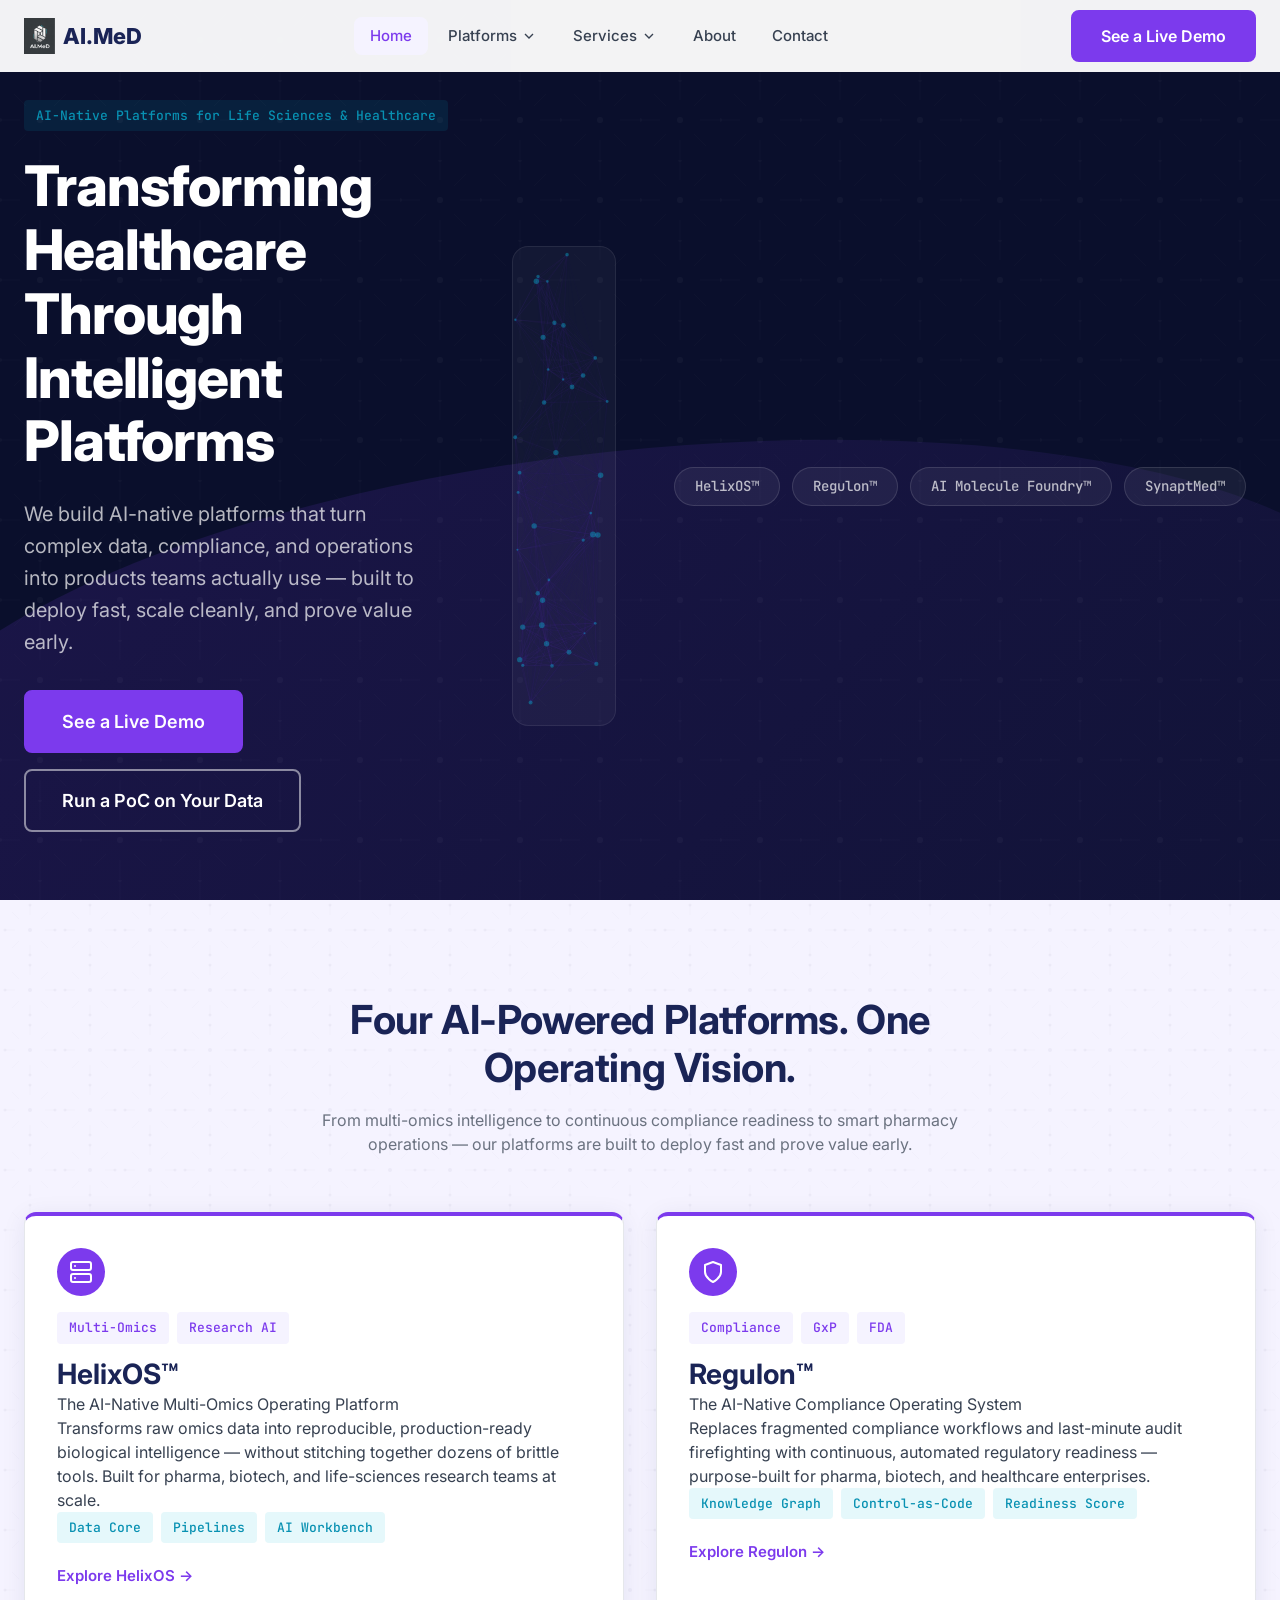
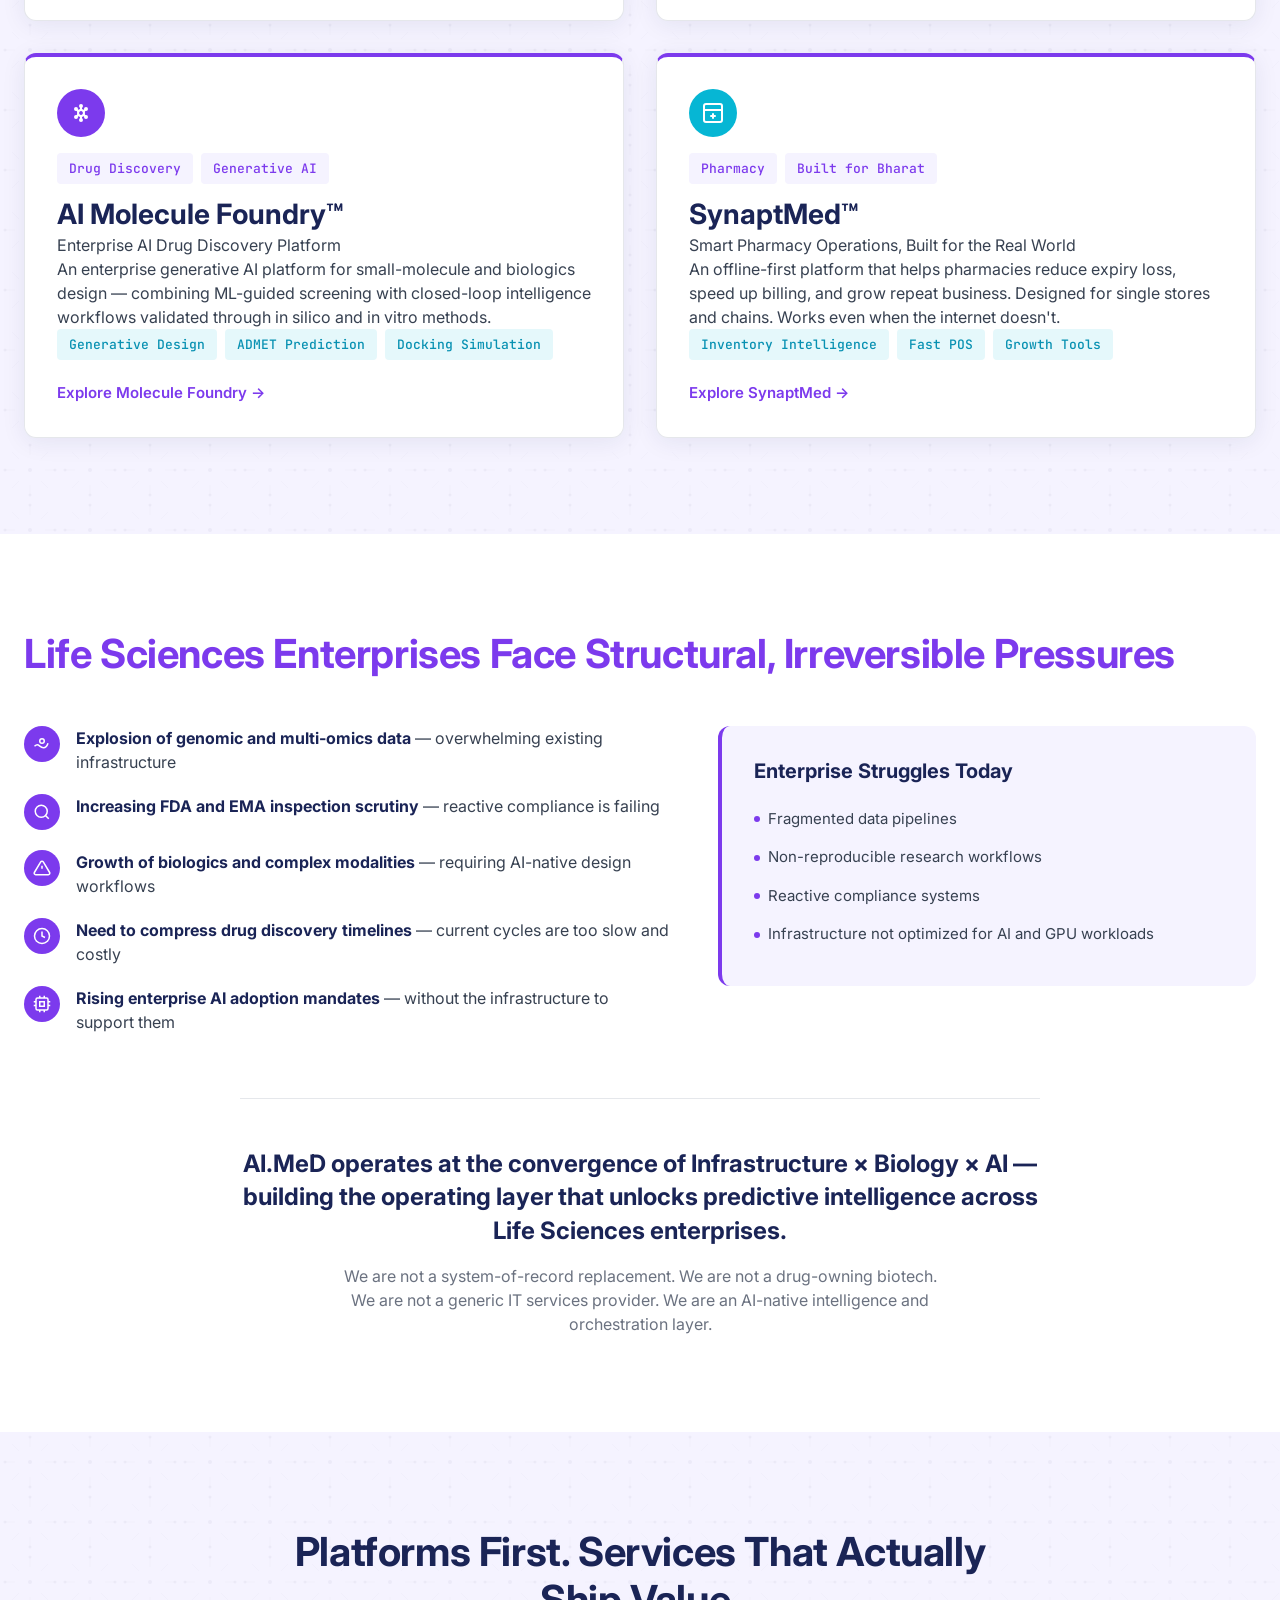
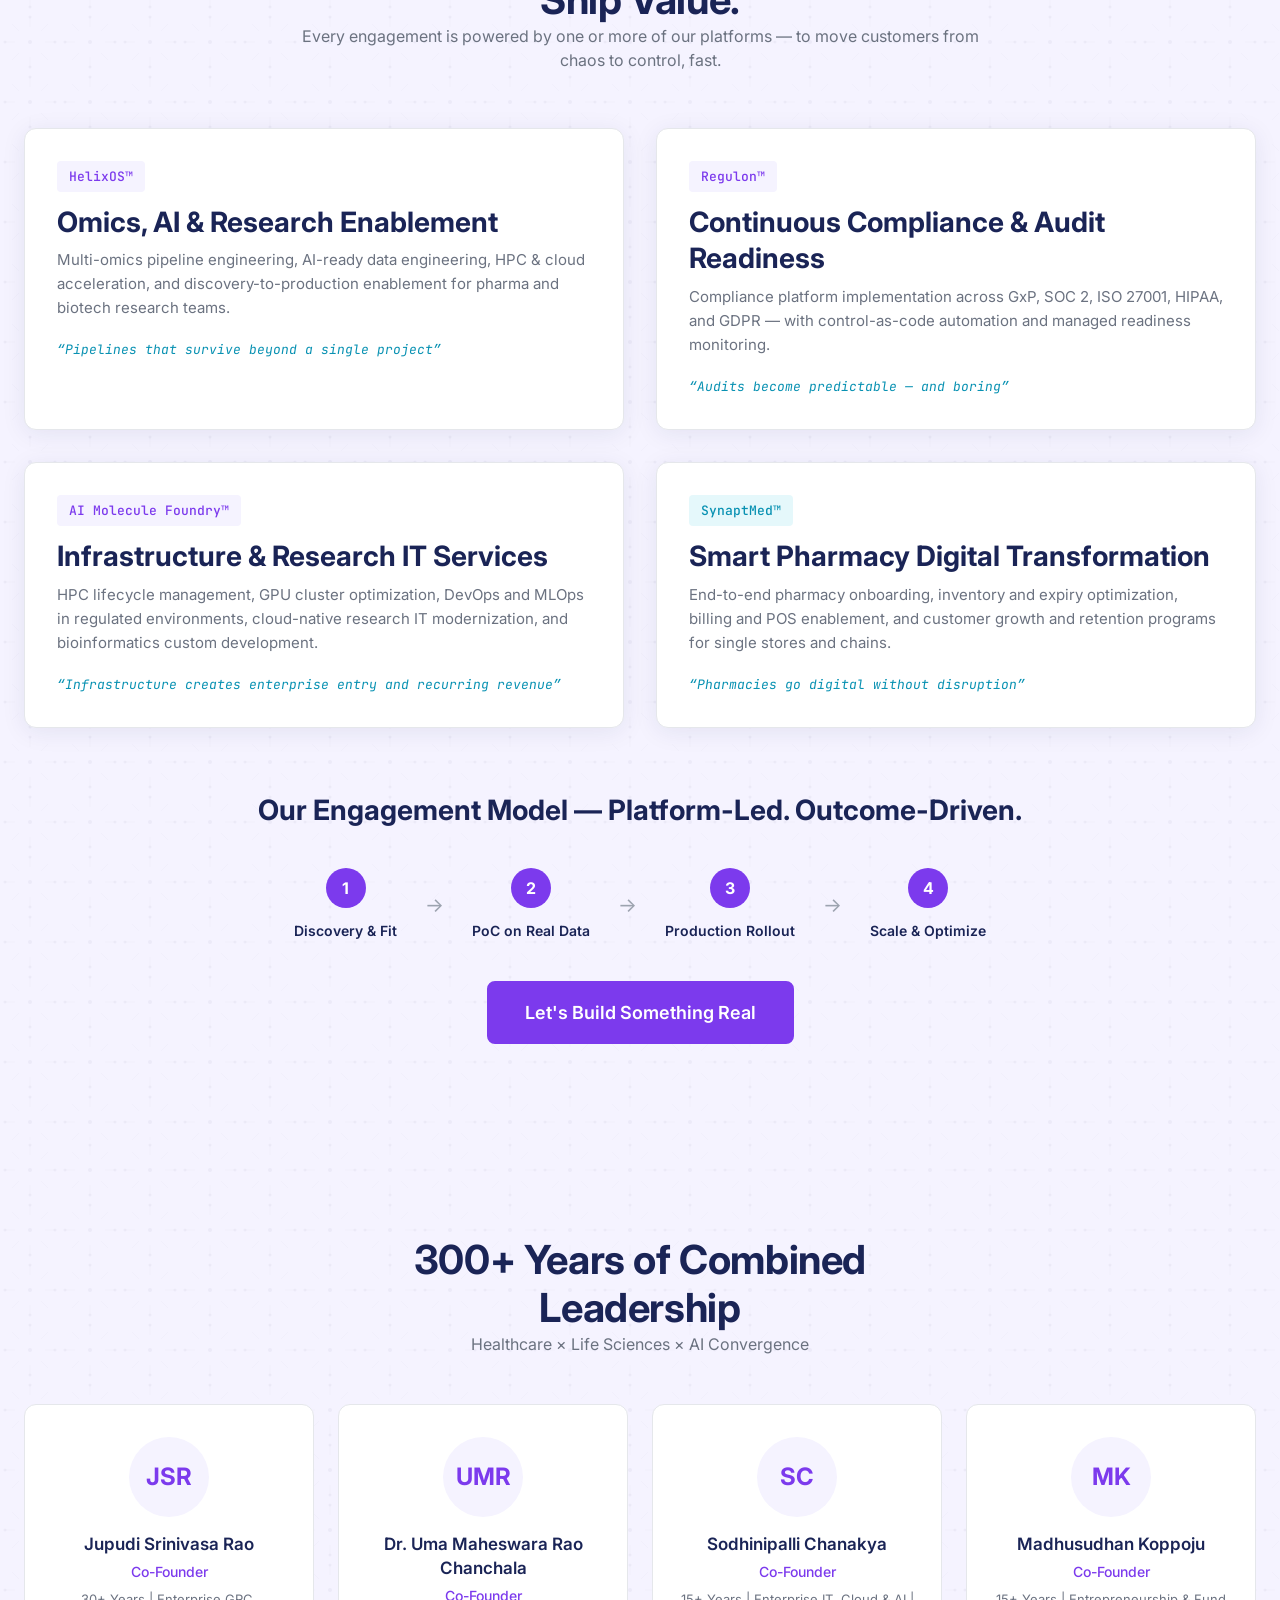
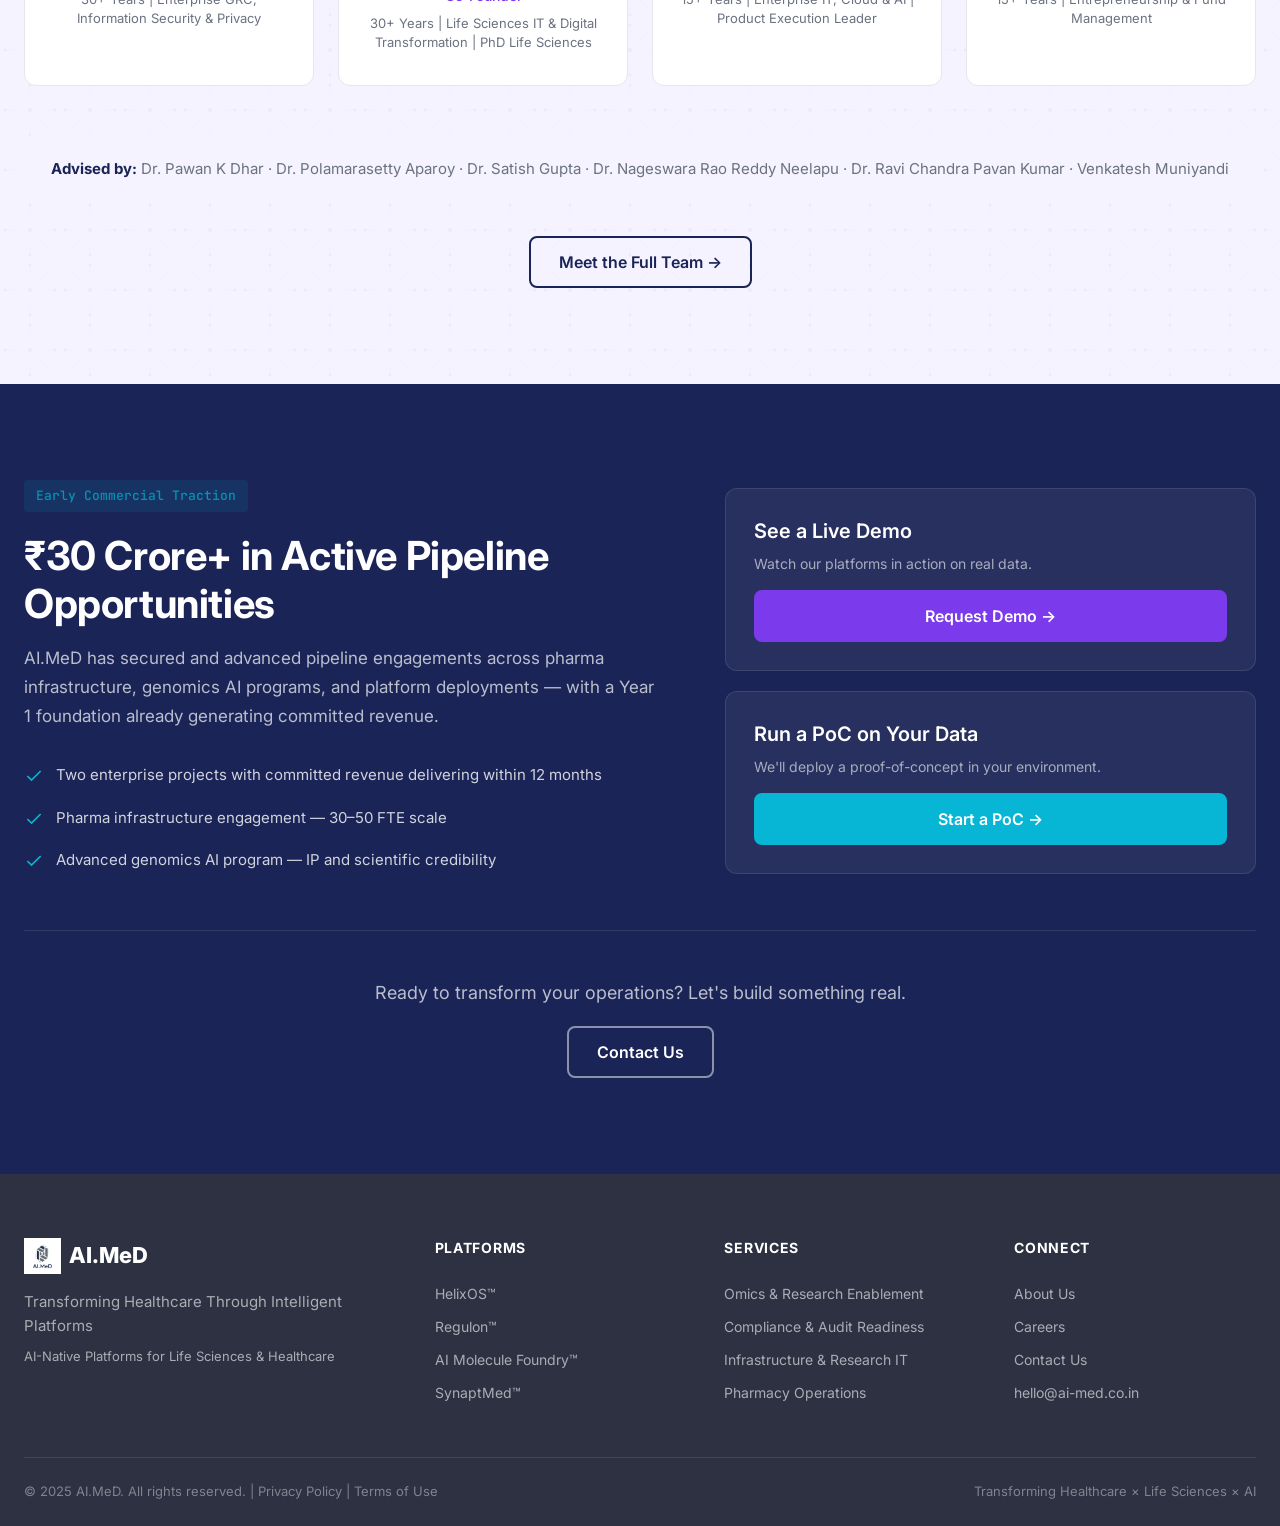
==== index.html @ bd9f45b2 "Initial commit" ====
<!DOCTYPE html>
<html lang="en">
<head>
  <meta charset="UTF-8">
  <meta name="viewport" content="width=device-width, initial-scale=1.0">
  <title>AI.MeD — AI-Native Platforms for Life Sciences & Healthcare | HelixOS™ | Regulon™</title>
  <meta name="description" content="AI.MeD builds AI-native platforms for life sciences and healthcare enterprises. HelixOS™ for multi-omics, Regulon™ for compliance, AI Molecule Foundry™ for drug discovery, SynaptMed™ for pharmacy operations.">
  <meta name="keywords" content="AI healthcare, life sciences platforms, multi-omics, drug discovery AI, compliance automation, pharmacy operations">
  <meta name="author" content="AI.MeD">

  <!-- Open Graph -->
  <meta property="og:title" content="AI.MeD — AI-Native Platforms for Life Sciences & Healthcare">
  <meta property="og:description" content="We build AI-native platforms that turn complex data, compliance, and operations into products teams actually use.">
  <meta property="og:type" content="website">
  <meta property="og:image" content="assets/logo/Ai.MeD_2.png">

  <!-- Favicon -->
  <link rel="icon" type="image/x-icon" href="assets/logo/Ai.MeD_2.png">

  <!-- Preload fonts -->
  <link rel="preconnect" href="https://fonts.googleapis.com">
  <link rel="preconnect" href="https://fonts.gstatic.com" crossorigin>
  <link rel="preload" as="style" href="https://fonts.googleapis.com/css2?family=Inter:wght@400;500;600;700;800&family=JetBrains+Mono:wght@400;500&display=swap">
  <link href="https://fonts.googleapis.com/css2?family=Inter:wght@400;500;600;700;800&family=JetBrains+Mono:wght@400;500&display=swap" rel="stylesheet">

  <!-- Styles -->
  <link rel="stylesheet" href="css/styles.css">

  <!-- Schema.org JSON-LD -->
  <script type="application/ld+json">
  {
    "@context": "https://schema.org",
    "@type": "Organization",
    "name": "AI.MeD",
    "description": "AI-native platforms for Life Sciences, Drug Discovery & Regulated Healthcare",
    "url": "https://ai-med.co.in",
    "foundingLocation": "Hyderabad, Telangana, India",
    "knowsAbout": ["Multi-omics", "Regulatory Compliance", "Drug Discovery AI", "Pharmacy Operations"],
    "sameAs": []
  }
  </script>

  <!-- Google Analytics 4 -->
  <!-- Replace G-XXXXXXXXXX with your GA4 Measurement ID from analytics.google.com -->
  <script async src="https://www.googletagmanager.com/gtag/js?id=G-XXXXXXXXXX"></script>
  <script>
    window.dataLayer = window.dataLayer || [];
    function gtag(){dataLayer.push(arguments);}
    gtag('js', new Date());
    gtag('config', 'G-XXXXXXXXXX');
  </script>

  <!--
    GODADDY DEPLOYMENT STEPS (ai-med.co.in):
    1. Log in to GoDaddy → My Products → Websites + Hosting → Manage
    2. Go to cPanel → File Manager → public_html
    3. Upload ALL files preserving folder structure
    4. index.html must be in root of public_html
    5. SSL: cPanel → SSL/TLS Status → Run AutoSSL (covers ai-med.co.in + www.ai-med.co.in)
    6. Domain DNS: A Record for ai-med.co.in pointing to your GoDaddy hosting IP
       CNAME Record for www.ai-med.co.in → ai-med.co.in
    7. Email setup: GoDaddy Email & Office → create hello@ai-med.co.in
    8. .htaccess handles: AutoSSL ACME challenge, HTTPS redirect, www→non-www, clean URLs
    9. Formspree: Test by submitting the contact form and verifying email arrives
    10. Analytics: Add your Google Analytics 4 ID in the gtag() snippet
  -->
</head>
<body>

<!-- Skip to main content -->
<a href="#main" class="skip-link">Skip to main content</a>

<!-- ============================================================
     NAVIGATION (Prompt 2)
     ============================================================ -->
<nav class="nav" role="navigation" aria-label="Main navigation">
  <div class="nav-inner">
    <!-- Logo -->
    <a href="index.html" class="nav-logo" aria-label="AI.MeD Home">
      <img src="assets/logo/Ai.MeD_2.png" alt="AI.MeD Logo" width="36" height="36">
      <span class="nav-logo-text">AI.MeD</span>
    </a>

    <!-- Desktop links -->
    <div class="nav-links">
      <a href="index.html" class="nav-link">Home</a>

      <!-- Platforms dropdown -->
      <div class="nav-dropdown">
        <a href="platforms.html" class="nav-link nav-dropdown-toggle">
          Platforms
          <svg viewBox="0 0 24 24" fill="none" stroke="currentColor" stroke-width="2"><polyline points="6 9 12 15 18 9"></polyline></svg>
        </a>
        <div class="nav-dropdown-menu" role="menu">
          <a href="platforms.html#helixos" class="nav-dropdown-item" role="menuitem">
            <strong>HelixOS™</strong>
            <span>AI-Native Multi-Omics Platform</span>
          </a>
          <a href="platforms.html#regulon" class="nav-dropdown-item" role="menuitem">
            <strong>Regulon™</strong>
            <span>AI Compliance Operating System</span>
          </a>
          <a href="platforms.html#molecule-foundry" class="nav-dropdown-item" role="menuitem">
            <strong>AI Molecule Foundry™</strong>
            <span>Drug Discovery Platform</span>
          </a>
          <a href="platforms.html#synaptmed" class="nav-dropdown-item" role="menuitem">
            <strong>SynaptMed™</strong>
            <span>Smart Pharmacy Operations</span>
          </a>
        </div>
      </div>

      <!-- Services dropdown -->
      <div class="nav-dropdown">
        <a href="services.html" class="nav-link nav-dropdown-toggle">
          Services
          <svg viewBox="0 0 24 24" fill="none" stroke="currentColor" stroke-width="2"><polyline points="6 9 12 15 18 9"></polyline></svg>
        </a>
        <div class="nav-dropdown-menu" role="menu">
          <a href="services.html#helixos-services" class="nav-dropdown-item" role="menuitem">
            <strong>Research & Omics Services</strong>
            <span>Multi-omics pipeline engineering & AI enablement</span>
          </a>
          <a href="services.html#regulon-services" class="nav-dropdown-item" role="menuitem">
            <strong>Compliance & Audit Readiness</strong>
            <span>Continuous compliance monitoring & automation</span>
          </a>
          <a href="services.html#infra-services" class="nav-dropdown-item" role="menuitem">
            <strong>Infrastructure & Research IT</strong>
            <span>HPC, GPU optimization & cloud-native IT</span>
          </a>
          <a href="services.html#synaptmed-services" class="nav-dropdown-item" role="menuitem">
            <strong>Pharmacy Digital Transformation</strong>
            <span>End-to-end pharmacy onboarding & operations</span>
          </a>
        </div>
      </div>

      <a href="about.html" class="nav-link">About</a>
      <a href="contact.html" class="nav-link">Contact</a>
    </div>

    <!-- CTA -->
    <a href="contact.html" class="btn btn-primary nav-cta">See a Live Demo</a>

    <!-- Hamburger (mobile) -->
    <button class="nav-hamburger" aria-label="Toggle mobile menu" aria-expanded="false">
      <span></span>
      <span></span>
      <span></span>
    </button>
  </div>
</nav>

<!-- Mobile menu overlay -->
<div class="mobile-menu" role="dialog" aria-label="Mobile navigation">
  <div class="mobile-menu-links">
    <a href="index.html" class="mobile-menu-link">Home</a>

    <button class="mobile-accordion-btn" aria-expanded="false">
      Platforms
      <svg viewBox="0 0 24 24" fill="none" stroke="currentColor" stroke-width="2"><polyline points="6 9 12 15 18 9"></polyline></svg>
    </button>
    <div class="mobile-accordion-panel">
      <a href="platforms.html#helixos">HelixOS™ — AI-Native Multi-Omics Platform</a>
      <a href="platforms.html#regulon">Regulon™ — AI Compliance Operating System</a>
      <a href="platforms.html#molecule-foundry">AI Molecule Foundry™ — Drug Discovery Platform</a>
      <a href="platforms.html#synaptmed">SynaptMed™ — Smart Pharmacy Operations</a>
    </div>

    <button class="mobile-accordion-btn" aria-expanded="false">
      Services
      <svg viewBox="0 0 24 24" fill="none" stroke="currentColor" stroke-width="2"><polyline points="6 9 12 15 18 9"></polyline></svg>
    </button>
    <div class="mobile-accordion-panel">
      <a href="services.html#helixos-services">Research & Omics Services</a>
      <a href="services.html#regulon-services">Compliance & Audit Readiness</a>
      <a href="services.html#infra-services">Infrastructure & Research IT</a>
      <a href="services.html#synaptmed-services">Pharmacy Digital Transformation</a>
    </div>

    <a href="about.html" class="mobile-menu-link">About</a>
    <a href="contact.html" class="mobile-menu-link">Contact</a>
  </div>
  <div class="mobile-menu-cta">
    <a href="contact.html" class="btn btn-primary btn-full btn-lg">See a Live Demo</a>
  </div>
</div>

<!-- ============================================================
     MAIN CONTENT
     ============================================================ -->
<main id="main">

  <!-- ============================================================
       SECTION: HERO (Prompt 3A)
       ============================================================ -->
  <section class="hero" aria-label="Hero">
    <div class="hero-wave"></div>
    <div class="container hero-content">
      <div class="hero-text">
        <div class="hero-animate">
          <span class="badge-teal">AI-Native Platforms for Life Sciences &amp; Healthcare</span>
        </div>
        <h1 class="hero-animate">Transforming Healthcare Through Intelligent Platforms</h1>
        <p class="hero-subheadline hero-animate">We build AI-native platforms that turn complex data, compliance, and operations into products teams actually use — built to deploy fast, scale cleanly, and prove value early.</p>
        <div class="hero-ctas hero-animate">
          <a href="contact.html" class="btn btn-primary btn-lg pulse">See a Live Demo</a>
          <a href="contact.html?type=poc" class="btn btn-outline-white btn-lg">Run a PoC on Your Data</a>
        </div>
        <!-- <div class="trust-strip hero-animate">
          <span class="trust-strip-item">&#x20B9;30 Crore+ Active Pipeline</span>
          <span class="trust-strip-dot"></span>
          <span class="trust-strip-item">Peer-reviewed research in RSC Advances</span>
          <span class="trust-strip-dot"></span>
          <span class="trust-strip-item">300+ Years Combined Leadership</span>
        </div> -->
      </div>
      <div class="hero-visual" aria-hidden="true">
        <!-- Replace with product screenshot or demo video thumbnail -->
        <canvas id="heroCanvas"></canvas>
      </div>
    </div>
    <div class="container">
      <div class="platform-pills">
        <a href="#platforms" class="platform-pill">HelixOS™</a>
        <a href="#platforms" class="platform-pill">Regulon™</a>
        <a href="#platforms" class="platform-pill">AI Molecule Foundry™</a>
        <a href="#platforms" class="platform-pill">SynaptMed™</a>
      </div>
    </div>
  </section>

  <!-- ============================================================
       SECTION: PLATFORM OVERVIEW CARDS (Prompt 3B)
       ============================================================ -->
  <section id="platforms" class="section-light section-padding platform-section" aria-label="Our Platforms">
    <div class="container">
      <div class="section-header animate-on-scroll">
        <h2>Four AI-Powered Platforms. One Operating Vision.</h2>
        <p class="text-muted">From multi-omics intelligence to continuous compliance readiness to smart pharmacy operations — our platforms are built to deploy fast and prove value early.</p>
      </div>

      <div class="platform-grid">
        <!-- Card 1 — HelixOS -->
        <div class="card-platform animate-on-scroll animate-delay-1">
          <div class="icon-circle">
            <svg viewBox="0 0 24 24" fill="none" stroke="currentColor" stroke-width="2" stroke-linecap="round" stroke-linejoin="round"><rect x="2" y="2" width="20" height="8" rx="2" ry="2"></rect><rect x="2" y="14" width="20" height="8" rx="2" ry="2"></rect><line x1="6" y1="6" x2="6.01" y2="6"></line><line x1="6" y1="18" x2="6.01" y2="18"></line></svg>
          </div>
          <div class="platform-card-badges">
            <span class="badge">Multi-Omics</span>
            <span class="badge">Research AI</span>
          </div>
          <h3>HelixOS™</h3>
          <p class="card-sub">The AI-Native Multi-Omics Operating Platform</p>
          <p class="card-body">Transforms raw omics data into reproducible, production-ready biological intelligence — without stitching together dozens of brittle tools. Built for pharma, biotech, and life-sciences research teams at scale.</p>
          <div class="platform-card-modules">
            <span class="badge-teal">Data Core</span>
            <span class="badge-teal">Pipelines</span>
            <span class="badge-teal">AI Workbench</span>
          </div>
          <a href="platforms.html#helixos" class="platform-card-link">Explore HelixOS &rarr;</a>
        </div>

        <!-- Card 2 — Regulon -->
        <div class="card-platform animate-on-scroll animate-delay-2">
          <div class="icon-circle">
            <svg viewBox="0 0 24 24" fill="none" stroke="currentColor" stroke-width="2" stroke-linecap="round" stroke-linejoin="round"><path d="M12 22s8-4 8-10V5l-8-3-8 3v7c0 6 8 10 8 10z"></path></svg>
          </div>
          <div class="platform-card-badges">
            <span class="badge">Compliance</span>
            <span class="badge">GxP</span>
            <span class="badge">FDA</span>
          </div>
          <h3>Regulon™</h3>
          <p class="card-sub">The AI-Native Compliance Operating System</p>
          <p class="card-body">Replaces fragmented compliance workflows and last-minute audit firefighting with continuous, automated regulatory readiness — purpose-built for pharma, biotech, and healthcare enterprises.</p>
          <div class="platform-card-modules">
            <span class="badge-teal">Knowledge Graph</span>
            <span class="badge-teal">Control-as-Code</span>
            <span class="badge-teal">Readiness Score</span>
          </div>
          <a href="platforms.html#regulon" class="platform-card-link">Explore Regulon &rarr;</a>
        </div>

        <!-- Card 3 — AI Molecule Foundry -->
        <div class="card-platform animate-on-scroll animate-delay-3">
          <div class="icon-circle">
            <svg viewBox="0 0 24 24" fill="none" stroke="currentColor" stroke-width="2" stroke-linecap="round" stroke-linejoin="round"><circle cx="12" cy="12" r="3"></circle><circle cx="12" cy="5" r="1"></circle><circle cx="17" cy="8" r="1"></circle><circle cx="17" cy="16" r="1"></circle><circle cx="12" cy="19" r="1"></circle><circle cx="7" cy="16" r="1"></circle><circle cx="7" cy="8" r="1"></circle><line x1="12" y1="9" x2="12" y2="6"></line><line x1="14.5" y1="10.5" x2="16.5" y2="8.5"></line><line x1="14.5" y1="13.5" x2="16.5" y2="15.5"></line><line x1="12" y1="15" x2="12" y2="18"></line><line x1="9.5" y1="13.5" x2="7.5" y2="15.5"></line><line x1="9.5" y1="10.5" x2="7.5" y2="8.5"></line></svg>
          </div>
          <div class="platform-card-badges">
            <span class="badge">Drug Discovery</span>
            <span class="badge">Generative AI</span>
          </div>
          <h3>AI Molecule Foundry™</h3>
          <p class="card-sub">Enterprise AI Drug Discovery Platform</p>
          <p class="card-body">An enterprise generative AI platform for small-molecule and biologics design — combining ML-guided screening with closed-loop intelligence workflows validated through in silico and in vitro methods.</p>
          <div class="platform-card-modules">
            <span class="badge-teal">Generative Design</span>
            <span class="badge-teal">ADMET Prediction</span>
            <span class="badge-teal">Docking Simulation</span>
          </div>
          <a href="platforms.html#molecule-foundry" class="platform-card-link">Explore Molecule Foundry &rarr;</a>
        </div>

        <!-- Card 4 — SynaptMed -->
        <div class="card-platform animate-on-scroll animate-delay-4">
          <div class="icon-circle" style="background: var(--color-teal);">
            <svg viewBox="0 0 24 24" fill="none" stroke="currentColor" stroke-width="2" stroke-linecap="round" stroke-linejoin="round"><path d="M3 9h18v10a2 2 0 0 1-2 2H5a2 2 0 0 1-2-2V9Z"></path><path d="M3 9V5a2 2 0 0 1 2-2h14a2 2 0 0 1 2 2v4"></path><line x1="12" y1="13" x2="12" y2="17"></line><line x1="10" y1="15" x2="14" y2="15"></line></svg>
          </div>
          <div class="platform-card-badges">
            <span class="badge">Pharmacy</span>
            <span class="badge">Built for Bharat</span>
          </div>
          <h3>SynaptMed™</h3>
          <p class="card-sub">Smart Pharmacy Operations, Built for the Real World</p>
          <p class="card-body">An offline-first platform that helps pharmacies reduce expiry loss, speed up billing, and grow repeat business. Designed for single stores and chains. Works even when the internet doesn't.</p>
          <div class="platform-card-modules">
            <span class="badge-teal">Inventory Intelligence</span>
            <span class="badge-teal">Fast POS</span>
            <span class="badge-teal">Growth Tools</span>
          </div>
          <a href="platforms.html#synaptmed" class="platform-card-link">Explore SynaptMed &rarr;</a>
        </div>
      </div>
    </div>
  </section>

  <!-- ============================================================
       SECTION: MARKET PROBLEM & OPPORTUNITY (Prompt 3C)
       ============================================================ -->
  <section class="section-white section-padding market-section" aria-label="Market Opportunity">
    <div class="container">
      <h2 class="text-violet animate-on-scroll" style="margin-bottom: 48px;">Life Sciences Enterprises Face Structural, Irreversible Pressures</h2>

      <div class="two-col">
        <div class="problem-list animate-on-scroll">
          <div class="problem-item">
            <div class="icon-circle icon-circle-sm">
              <svg viewBox="0 0 24 24" fill="none" stroke="currentColor" stroke-width="2"><path d="M2 15s2-2 4-2 4 4 8 4 6-6 6-6"></path><circle cx="12" cy="8" r="3"></circle></svg>
            </div>
            <p><strong>Explosion of genomic and multi-omics data</strong> — overwhelming existing infrastructure</p>
          </div>
          <div class="problem-item">
            <div class="icon-circle icon-circle-sm">
              <svg viewBox="0 0 24 24" fill="none" stroke="currentColor" stroke-width="2"><circle cx="11" cy="11" r="8"></circle><line x1="21" y1="21" x2="16.65" y2="16.65"></line></svg>
            </div>
            <p><strong>Increasing FDA and EMA inspection scrutiny</strong> — reactive compliance is failing</p>
          </div>
          <div class="problem-item">
            <div class="icon-circle icon-circle-sm">
              <svg viewBox="0 0 24 24" fill="none" stroke="currentColor" stroke-width="2"><path d="M10.29 3.86L1.82 18a2 2 0 0 0 1.71 3h16.94a2 2 0 0 0 1.71-3L13.71 3.86a2 2 0 0 0-3.42 0z"></path><line x1="12" y1="9" x2="12" y2="13"></line><line x1="12" y1="17" x2="12.01" y2="17"></line></svg>
            </div>
            <p><strong>Growth of biologics and complex modalities</strong> — requiring AI-native design workflows</p>
          </div>
          <div class="problem-item">
            <div class="icon-circle icon-circle-sm">
              <svg viewBox="0 0 24 24" fill="none" stroke="currentColor" stroke-width="2"><circle cx="12" cy="12" r="10"></circle><polyline points="12 6 12 12 16 14"></polyline></svg>
            </div>
            <p><strong>Need to compress drug discovery timelines</strong> — current cycles are too slow and costly</p>
          </div>
          <div class="problem-item">
            <div class="icon-circle icon-circle-sm">
              <svg viewBox="0 0 24 24" fill="none" stroke="currentColor" stroke-width="2"><rect x="4" y="4" width="16" height="16" rx="2" ry="2"></rect><rect x="9" y="9" width="6" height="6"></rect><line x1="9" y1="1" x2="9" y2="4"></line><line x1="15" y1="1" x2="15" y2="4"></line><line x1="9" y1="20" x2="9" y2="23"></line><line x1="15" y1="20" x2="15" y2="23"></line><line x1="20" y1="9" x2="23" y2="9"></line><line x1="20" y1="14" x2="23" y2="14"></line><line x1="1" y1="9" x2="4" y2="9"></line><line x1="1" y1="14" x2="4" y2="14"></line></svg>
            </div>
            <p><strong>Rising enterprise AI adoption mandates</strong> — without the infrastructure to support them</p>
          </div>
        </div>

        <div class="struggle-box animate-on-scroll">
          <h3>Enterprise Struggles Today</h3>
          <ul>
            <li>Fragmented data pipelines</li>
            <li>Non-reproducible research workflows</li>
            <li>Reactive compliance systems</li>
            <li>Infrastructure not optimized for AI and GPU workloads</li>
          </ul>
        </div>
      </div>

      <div class="convergence-statement animate-on-scroll">
        <h3>AI.MeD operates at the convergence of Infrastructure &times; Biology &times; AI — building the operating layer that unlocks predictive intelligence across Life Sciences enterprises.</h3>
        <p>We are not a system-of-record replacement. We are not a drug-owning biotech. We are not a generic IT services provider. We are an AI-native intelligence and orchestration layer.</p>
      </div>
    </div>
  </section>

  <!-- ============================================================
       SECTION: SERVICES OVERVIEW (Prompt 3D)
       ============================================================ -->
  <section class="section-light section-padding" aria-label="Services">
    <div class="container">
      <div class="section-header text-center animate-on-scroll" style="max-width: 700px; margin: 0 auto 56px;">
        <h2>Platforms First. Services That Actually Ship Value.</h2>
        <p class="text-muted">Every engagement is powered by one or more of our platforms — to move customers from chaos to control, fast.</p>
      </div>

      <div class="services-grid">
        <!-- Track 1 -->
        <div class="service-track animate-on-scroll animate-delay-1">
          <span class="badge">HelixOS™</span>
          <h3>Omics, AI &amp; Research Enablement</h3>
          <p class="track-desc">Multi-omics pipeline engineering, AI-ready data engineering, HPC &amp; cloud acceleration, and discovery-to-production enablement for pharma and biotech research teams.</p>
          <span class="outcome-tag">&ldquo;Pipelines that survive beyond a single project&rdquo;</span>
        </div>

        <!-- Track 2 -->
        <div class="service-track animate-on-scroll animate-delay-2">
          <span class="badge">Regulon™</span>
          <h3>Continuous Compliance &amp; Audit Readiness</h3>
          <p class="track-desc">Compliance platform implementation across GxP, SOC 2, ISO 27001, HIPAA, and GDPR — with control-as-code automation and managed readiness monitoring.</p>
          <span class="outcome-tag">&ldquo;Audits become predictable — and boring&rdquo;</span>
        </div>

        <!-- Track 3 -->
        <div class="service-track animate-on-scroll animate-delay-3">
          <span class="badge">AI Molecule Foundry™</span>
          <h3>Infrastructure &amp; Research IT Services</h3>
          <p class="track-desc">HPC lifecycle management, GPU cluster optimization, DevOps and MLOps in regulated environments, cloud-native research IT modernization, and bioinformatics custom development.</p>
          <span class="outcome-tag">&ldquo;Infrastructure creates enterprise entry and recurring revenue&rdquo;</span>
        </div>

        <!-- Track 4 -->
        <div class="service-track animate-on-scroll animate-delay-4">
          <span class="badge" style="background: rgba(6,182,212,0.1); color: var(--color-teal-dark);">SynaptMed™</span>
          <h3>Smart Pharmacy Digital Transformation</h3>
          <p class="track-desc">End-to-end pharmacy onboarding, inventory and expiry optimization, billing and POS enablement, and customer growth and retention programs for single stores and chains.</p>
          <span class="outcome-tag">&ldquo;Pharmacies go digital without disruption&rdquo;</span>
        </div>
      </div>

      <!-- Engagement model -->
      <div class="engagement-model animate-on-scroll">
        <h3>Our Engagement Model — Platform-Led. Outcome-Driven.</h3>
        <div class="engagement-steps">
          <div class="engagement-step">
            <span class="engagement-step-number">1</span>
            <span class="engagement-step-label">Discovery &amp; Fit</span>
          </div>
          <span class="engagement-arrow">&rarr;</span>
          <div class="engagement-step">
            <span class="engagement-step-number">2</span>
            <span class="engagement-step-label">PoC on Real Data</span>
          </div>
          <span class="engagement-arrow">&rarr;</span>
          <div class="engagement-step">
            <span class="engagement-step-number">3</span>
            <span class="engagement-step-label">Production Rollout</span>
          </div>
          <span class="engagement-arrow">&rarr;</span>
          <div class="engagement-step">
            <span class="engagement-step-number">4</span>
            <span class="engagement-step-label">Scale &amp; Optimize</span>
          </div>
        </div>
        <div style="margin-top: 40px;">
          <a href="contact.html" class="btn btn-primary btn-lg">Let's Build Something Real</a>
        </div>
      </div>
    </div>
  </section>

  <!-- ============================================================
       SECTION: LEADERSHIP PREVIEW (Prompt 3F)
       ============================================================ -->
  <section class="section-light section-padding" aria-label="Leadership">
    <div class="container">
      <div class="section-header text-center animate-on-scroll" style="max-width: 600px; margin: 0 auto 48px;">
        <h2>300+ Years of Combined Leadership</h2>
        <p class="text-muted">Healthcare &times; Life Sciences &times; AI Convergence</p>
      </div>

      <div class="leadership-grid">
        <div class="leader-card animate-on-scroll animate-delay-1">
          <div class="leader-avatar">JSR</div>
          <h4>Jupudi Srinivasa Rao</h4>
          <p class="leader-title">Co-Founder</p>
          <p class="leader-focus">30+ Years | Enterprise GRC, Information Security &amp; Privacy</p>
        </div>
        <div class="leader-card animate-on-scroll animate-delay-2">
          <div class="leader-avatar">UMR</div>
          <h4>Dr. Uma Maheswara Rao Chanchala</h4>
          <p class="leader-title">Co-Founder</p>
          <p class="leader-focus">30+ Years | Life Sciences IT &amp; Digital Transformation | PhD Life Sciences</p>
        </div>
        <div class="leader-card animate-on-scroll animate-delay-3">
          <div class="leader-avatar">SC</div>
          <h4>Sodhinipalli Chanakya</h4>
          <p class="leader-title">Co-Founder</p>
          <p class="leader-focus">15+ Years | Enterprise IT, Cloud &amp; AI | Product Execution Leader</p>
        </div>
        <div class="leader-card animate-on-scroll animate-delay-4">
          <div class="leader-avatar">MK</div>
          <h4>Madhusudhan Koppoju</h4>
          <p class="leader-title">Co-Founder</p>
          <p class="leader-focus">15+ Years | Entrepreneurship &amp; Fund Management</p>
        </div>
      </div>

      <div class="advisor-strip animate-on-scroll">
        <p><strong>Advised by:</strong> Dr. Pawan K Dhar &middot; Dr. Polamarasetty Aparoy &middot; Dr. Satish Gupta &middot; Dr. Nageswara Rao Reddy Neelapu &middot; Dr. Ravi Chandra Pavan Kumar &middot; Venkatesh Muniyandi</p>
      </div>

      <div class="text-center" style="margin-top: 32px;">
        <a href="about.html" class="btn btn-outline">Meet the Full Team &rarr;</a>
      </div>
    </div>
  </section>

  <!-- ============================================================
       SECTION: BOTTOM CTA / PIPELINE (Prompt 3G)
       ============================================================ -->
  <section class="bottom-cta section-padding" aria-label="Call to Action">
    <div class="container">
      <div class="bottom-cta-grid">
        <div>
          <span class="badge-teal" style="margin-bottom: 20px;">Early Commercial Traction</span>
          <h2 style="color: var(--color-white); margin-bottom: 16px;">&#x20B9;30 Crore+ in Active Pipeline Opportunities</h2>
          <p style="color: rgba(255,255,255,0.7); font-size: 17px; line-height: 1.7; margin-bottom: 24px;">AI.MeD has secured and advanced pipeline engagements across pharma infrastructure, genomics AI programs, and platform deployments — with a Year 1 foundation already generating committed revenue.</p>

          <div class="pipeline-highlights">
            <div class="pipeline-highlight">
              <svg viewBox="0 0 24 24" fill="none" stroke="currentColor" stroke-width="2"><polyline points="20 6 9 17 4 12"></polyline></svg>
              <span>Two enterprise projects with committed revenue delivering within 12 months</span>
            </div>
            <div class="pipeline-highlight">
              <svg viewBox="0 0 24 24" fill="none" stroke="currentColor" stroke-width="2"><polyline points="20 6 9 17 4 12"></polyline></svg>
              <span>Pharma infrastructure engagement — 30–50 FTE scale</span>
            </div>
            <div class="pipeline-highlight">
              <svg viewBox="0 0 24 24" fill="none" stroke="currentColor" stroke-width="2"><polyline points="20 6 9 17 4 12"></polyline></svg>
              <span>Advanced genomics AI program — IP and scientific credibility</span>
            </div>
          </div>
        </div>

        <div class="cta-cards">
          <div class="cta-card">
            <h4>See a Live Demo</h4>
            <p>Watch our platforms in action on real data.</p>
            <a href="contact.html?type=demo" class="btn btn-primary btn-full">Request Demo &rarr;</a>
          </div>
          <div class="cta-card">
            <h4>Run a PoC on Your Data</h4>
            <p>We'll deploy a proof-of-concept in your environment.</p>
            <a href="contact.html?type=poc" class="btn btn-teal btn-full">Start a PoC &rarr;</a>
          </div>
        </div>
      </div>

      <div class="bottom-strip">
        <p>Ready to transform your operations? Let's build something real.</p>
        <a href="contact.html" class="btn btn-outline-white">Contact Us</a>
      </div>
    </div>
  </section>

</main>

<!-- ============================================================
     FOOTER (Prompt 2)
     ============================================================ -->
<footer class="footer" role="contentinfo">
  <div class="container">
    <div class="footer-grid">
      <!-- Column 1 — Company -->
      <div class="footer-brand">
        <a href="index.html" class="nav-logo" style="margin-bottom: 12px;">
          <img src="assets/logo/Ai.MeD_1.png" alt="AI.MeD Logo" width="32" height="32">
          <span class="nav-logo-text" style="color: var(--color-white);">AI.MeD</span>
        </a>
        <p>Transforming Healthcare Through Intelligent Platforms</p>
        <p style="font-size: 13px; margin-top: 8px;">AI-Native Platforms for Life Sciences &amp; Healthcare</p>
      </div>

      <!-- Column 2 — Platforms -->
      <div class="footer-col">
        <h4>Platforms</h4>
        <a href="platforms.html#helixos">HelixOS™</a>
        <a href="platforms.html#regulon">Regulon™</a>
        <a href="platforms.html#molecule-foundry">AI Molecule Foundry™</a>
        <a href="platforms.html#synaptmed">SynaptMed™</a>
      </div>

      <!-- Column 3 — Services -->
      <div class="footer-col">
        <h4>Services</h4>
        <a href="services.html#helixos-services">Omics &amp; Research Enablement</a>
        <a href="services.html#regulon-services">Compliance &amp; Audit Readiness</a>
        <a href="services.html#infra-services">Infrastructure &amp; Research IT</a>
        <a href="services.html#synaptmed-services">Pharmacy Operations</a>
      </div>

      <!-- Column 4 — Connect -->
      <div class="footer-col">
        <h4>Connect</h4>
        <a href="about.html">About Us</a>
        <a href="#">Careers</a>
        <a href="contact.html">Contact Us</a>
        <a href="mailto:hello@ai-med.co.in">hello@ai-med.co.in</a>
      </div>
    </div>

    <div class="footer-bottom">
      <p>&copy; 2025 AI.MeD. All rights reserved. | <a href="privacy.html">Privacy Policy</a> | <a href="terms.html">Terms of Use</a></p>
      <p>Transforming Healthcare &times; Life Sciences &times; AI</p>
    </div>
  </div>
</footer>

<!-- Scripts -->
<script defer src="js/main.js"></script>

</body>
</html>
---- css/styles.css ----
/* ============================================================
   AI.MeD Design System — styles.css
   Enterprise B2B | Life Sciences & Healthcare
   ============================================================ */

/* --- Google Fonts --- */
@import url('https://fonts.googleapis.com/css2?family=Inter:wght@400;500;600;700;800&family=JetBrains+Mono:wght@400;500&display=swap');

/* ============================================================
   1. CSS CUSTOM PROPERTIES (TOKENS)
   ============================================================ */
:root {
  /* Brand Colors */
  --color-navy: #1A2456;
  --color-navy-dark: #0A0F2C;
  --color-violet: #7C3AED;
  --color-violet-light: #8B5CF6;
  --color-violet-pale: #F5F3FF;
  --color-teal: #06B6D4;
  --color-teal-dark: #0891B2;
  --color-silver: #9CA3AF;
  --color-silver-light: #E5E7EB;
  --color-charcoal: #2D3142;
  --color-white: #FFFFFF;
  --color-text-body: #374151;
  --color-text-muted: #6B7280;

  /* Typography */
  --font-heading: 'Inter', sans-serif;
  --font-body: 'Inter', sans-serif;
  --font-mono: 'JetBrains Mono', monospace;

  /* Spacing */
  --space-xs: 4px;
  --space-sm: 8px;
  --space-md: 16px;
  --space-lg: 24px;
  --space-xl: 32px;
  --space-2xl: 48px;
  --space-3xl: 64px;
  --space-4xl: 96px;

  /* Border Radius */
  --radius-sm: 4px;
  --radius-md: 8px;
  --radius-lg: 12px;
  --radius-xl: 16px;
  --radius-full: 9999px;

  /* Shadows */
  --shadow-card: 0 4px 24px rgba(26, 36, 86, 0.08);
  --shadow-card-hover: 0 8px 32px rgba(26, 36, 86, 0.14);
  --shadow-dropdown: 0 12px 40px rgba(26, 36, 86, 0.12);
  --shadow-nav: 0 2px 16px rgba(26, 36, 86, 0.06);

  /* Transitions */
  --transition-fast: 150ms ease;
  --transition-base: 200ms ease;
  --transition-slow: 300ms ease;

  /* Layout */
  --max-width: 1280px;
  --nav-height: 72px;
}

/* ============================================================
   2. RESET & BASE
   ============================================================ */
*,
*::before,
*::after {
  box-sizing: border-box;
  margin: 0;
  padding: 0;
}

html {
  scroll-behavior: smooth;
  -webkit-text-size-adjust: 100%;
}

body {
  font-family: var(--font-body);
  font-size: 16px;
  line-height: 1.5;
  color: var(--color-text-body);
  background-color: var(--color-white);
  -webkit-font-smoothing: antialiased;
  -moz-osx-font-smoothing: grayscale;
}

img {
  max-width: 100%;
  height: auto;
  display: block;
}

a {
  color: var(--color-violet);
  text-decoration: none;
  transition: color var(--transition-fast);
}

a:hover {
  color: var(--color-violet-light);
}

ul, ol {
  list-style: none;
}

/* Skip to main content (accessibility) */
.skip-link {
  position: absolute;
  top: -100%;
  left: 16px;
  z-index: 10000;
  padding: 8px 16px;
  background: var(--color-violet);
  color: var(--color-white);
  border-radius: var(--radius-md);
  font-weight: 600;
  transition: top var(--transition-fast);
}

.skip-link:focus {
  top: 16px;
  color: var(--color-white);
}

/* Focus visible */
:focus-visible {
  outline: 2px solid var(--color-violet);
  outline-offset: 2px;
}

/* ============================================================
   3. TYPOGRAPHY SCALE
   ============================================================ */
h1, h2, h3, h4, h5, h6 {
  font-family: var(--font-heading);
  color: var(--color-navy);
  line-height: 1.2;
  font-weight: 700;
}

h1 {
  font-size: 56px;
  line-height: 1.14;
  font-weight: 800;
  letter-spacing: -0.02em;
}

h2 {
  font-size: 40px;
  line-height: 1.2;
  font-weight: 700;
  letter-spacing: -0.01em;
}

h3 {
  font-size: 28px;
  line-height: 1.3;
  font-weight: 700;
}

h4 {
  font-size: 20px;
  line-height: 1.4;
  font-weight: 600;
}

.text-body {
  font-size: 16px;
  line-height: 1.5;
}

.text-small {
  font-size: 14px;
  line-height: 1.5;
}

.text-muted {
  color: var(--color-text-muted);
}

.text-navy {
  color: var(--color-navy);
}

.text-violet {
  color: var(--color-violet);
}

.text-teal {
  color: var(--color-teal);
}

.text-white {
  color: var(--color-white);
}

.text-center {
  text-align: center;
}

/* ============================================================
   4. LAYOUT UTILITIES
   ============================================================ */
.container {
  width: 100%;
  max-width: var(--max-width);
  margin: 0 auto;
  padding: 0 24px;
}

.section-padding {
  padding: 96px 0;
}

.grid {
  display: grid;
  gap: 24px;
}

.grid-2 {
  grid-template-columns: repeat(2, 1fr);
}

.grid-3 {
  grid-template-columns: repeat(3, 1fr);
}

.grid-4 {
  grid-template-columns: repeat(4, 1fr);
}

.flex {
  display: flex;
}

.flex-center {
  display: flex;
  align-items: center;
  justify-content: center;
}

.flex-between {
  display: flex;
  align-items: center;
  justify-content: space-between;
}

.flex-col {
  flex-direction: column;
}

.gap-sm {
  gap: var(--space-sm);
}

.gap-md {
  gap: var(--space-md);
}

.gap-lg {
  gap: var(--space-lg);
}

.gap-xl {
  gap: var(--space-xl);
}

/* ============================================================
   5. BUTTONS
   ============================================================ */
.btn {
  display: inline-flex;
  align-items: center;
  justify-content: center;
  gap: 8px;
  padding: 12px 28px;
  font-family: var(--font-body);
  font-size: 16px;
  font-weight: 600;
  border-radius: var(--radius-md);
  border: 2px solid transparent;
  cursor: pointer;
  transition: all var(--transition-base);
  text-decoration: none;
  white-space: nowrap;
}

.btn-primary {
  background: var(--color-violet);
  color: var(--color-white);
  border-color: var(--color-violet);
}

.btn-primary:hover {
  background: var(--color-violet-light);
  border-color: var(--color-violet-light);
  color: var(--color-white);
  box-shadow: 0 0 24px rgba(124, 58, 237, 0.3);
}

.btn-outline {
  background: transparent;
  color: var(--color-navy);
  border-color: var(--color-navy);
}

.btn-outline:hover {
  background: var(--color-navy);
  color: var(--color-white);
}

.btn-outline-white {
  background: transparent;
  color: var(--color-white);
  border-color: rgba(255, 255, 255, 0.5);
}

.btn-outline-white:hover {
  background: var(--color-white);
  color: var(--color-navy);
  border-color: var(--color-white);
}

.btn-teal {
  background: var(--color-teal);
  color: var(--color-white);
  border-color: var(--color-teal);
}

.btn-teal:hover {
  background: var(--color-teal-dark);
  border-color: var(--color-teal-dark);
  color: var(--color-white);
}

.btn-lg {
  padding: 16px 36px;
  font-size: 18px;
}

.btn-full {
  width: 100%;
}

/* ============================================================
   6. CARDS
   ============================================================ */
.card {
  background: var(--color-white);
  border: 1px solid var(--color-silver-light);
  border-radius: var(--radius-lg);
  box-shadow: var(--shadow-card);
  padding: 32px;
  transition: all var(--transition-slow);
}

.card:hover {
  box-shadow: var(--shadow-card-hover);
  transform: translateY(-2px);
}

.card-platform {
  background: var(--color-white);
  border: 1px solid var(--color-silver-light);
  border-top: 4px solid var(--color-violet);
  border-radius: var(--radius-lg);
  box-shadow: var(--shadow-card);
  padding: 32px;
  transition: all var(--transition-slow);
}

.card-platform:hover {
  box-shadow: var(--shadow-card-hover);
  transform: translateY(-4px);
}

.card-dark {
  background: rgba(255, 255, 255, 0.06);
  border: 1px solid rgba(255, 255, 255, 0.1);
  border-radius: var(--radius-lg);
  padding: 32px;
}

/* ============================================================
   7. BADGES
   ============================================================ */
.badge {
  display: inline-flex;
  align-items: center;
  padding: 6px 12px;
  font-family: var(--font-mono);
  font-size: 13px;
  font-weight: 500;
  border-radius: var(--radius-sm);
  background: var(--color-violet-pale);
  color: var(--color-violet);
  white-space: nowrap;
}

.badge-teal {
  display: inline-flex;
  align-items: center;
  padding: 6px 12px;
  font-family: var(--font-mono);
  font-size: 13px;
  font-weight: 500;
  border-radius: var(--radius-sm);
  background: rgba(6, 182, 212, 0.1);
  color: var(--color-teal-dark);
  white-space: nowrap;
}

.badge-dark {
  display: inline-flex;
  align-items: center;
  padding: 6px 12px;
  font-family: var(--font-mono);
  font-size: 13px;
  font-weight: 500;
  border-radius: var(--radius-sm);
  background: rgba(255, 255, 255, 0.1);
  color: rgba(255, 255, 255, 0.8);
}

/* ============================================================
   8. ICON CIRCLE
   ============================================================ */
.icon-circle {
  display: inline-flex;
  align-items: center;
  justify-content: center;
  width: 48px;
  height: 48px;
  border-radius: 50%;
  background: var(--color-violet);
  color: var(--color-white);
  flex-shrink: 0;
}

.icon-circle svg {
  width: 24px;
  height: 24px;
}

.icon-circle-sm {
  width: 36px;
  height: 36px;
}

.icon-circle-sm svg {
  width: 18px;
  height: 18px;
}

.icon-circle-lg {
  width: 56px;
  height: 56px;
}

.icon-circle-lg svg {
  width: 28px;
  height: 28px;
}

/* ============================================================
   9. SECTION BACKGROUNDS
   ============================================================ */
.section-light {
  background-color: var(--color-violet-pale);
  background-image: url("data:image/svg+xml,%3Csvg width='60' height='60' xmlns='http://www.w3.org/2000/svg'%3E%3Cpath d='M30 5v10M30 45v10M5 30h10M45 30h10M12 12l7 7M41 41l7 7M12 48l7-7M41 19l7-7' stroke='%231A2456' stroke-width='.5' fill='none' opacity='.04'/%3E%3Ccircle cx='30' cy='30' r='2' fill='%231A2456' opacity='.04'/%3E%3Ccircle cx='30' cy='5' r='1.5' fill='%231A2456' opacity='.04'/%3E%3Ccircle cx='30' cy='55' r='1.5' fill='%231A2456' opacity='.04'/%3E%3Ccircle cx='5' cy='30' r='1.5' fill='%231A2456' opacity='.04'/%3E%3Ccircle cx='55' cy='30' r='1.5' fill='%231A2456' opacity='.04'/%3E%3C/svg%3E");
}

.section-white {
  background-color: var(--color-white);
}

.section-dark {
  background-color: var(--color-charcoal);
  color: var(--color-white);
}

.section-navy {
  background-color: var(--color-navy);
  color: var(--color-white);
}

/* Circuit-node pattern overlay mixin */
.circuit-bg {
  position: relative;
}

.circuit-bg::before {
  content: '';
  position: absolute;
  inset: 0;
  background-image: url("data:image/svg+xml,%3Csvg width='80' height='80' xmlns='http://www.w3.org/2000/svg'%3E%3Cpath d='M40 0v20M40 60v20M0 40h20M60 40h20M14 14l12 12M54 54l12 12M14 66l12-12M54 26l12-12' stroke='%231A2456' stroke-width='.5' fill='none' opacity='.05'/%3E%3Ccircle cx='40' cy='40' r='3' fill='%231A2456' opacity='.05'/%3E%3Ccircle cx='40' cy='0' r='2' fill='%231A2456' opacity='.04'/%3E%3Ccircle cx='40' cy='80' r='2' fill='%231A2456' opacity='.04'/%3E%3Ccircle cx='0' cy='40' r='2' fill='%231A2456' opacity='.04'/%3E%3Ccircle cx='80' cy='40' r='2' fill='%231A2456' opacity='.04'/%3E%3C/svg%3E");
  pointer-events: none;
  z-index: 0;
}

.circuit-bg > * {
  position: relative;
  z-index: 1;
}

/* ============================================================
   10. DIVIDER
   ============================================================ */
.divider {
  border: none;
  height: 1px;
  background: var(--color-silver-light);
  margin: 32px 0;
}

/* ============================================================
   11. NAVIGATION
   ============================================================ */
.nav {
  position: fixed;
  top: 0;
  left: 0;
  right: 0;
  z-index: 1000;
  height: var(--nav-height);
  display: flex;
  align-items: center;
  background: rgba(255, 255, 255, 0.95);
  transition: all var(--transition-base);
}

.nav.scrolled {
  background: rgba(255, 255, 255, 0.9);
  backdrop-filter: blur(12px);
  -webkit-backdrop-filter: blur(12px);
  box-shadow: var(--shadow-nav);
}

.nav-inner {
  width: 100%;
  max-width: var(--max-width);
  margin: 0 auto;
  padding: 0 24px;
  display: flex;
  align-items: center;
  justify-content: space-between;
}

.nav-logo {
  display: flex;
  align-items: center;
  gap: 8px;
  text-decoration: none;
}

.nav-logo img {
  height: 36px;
  width: auto;
}

.nav-logo-text {
  font-family: var(--font-heading);
  font-weight: 800;
  font-size: 22px;
  color: var(--color-navy);
}

.nav-links {
  display: flex;
  align-items: center;
  gap: 4px;
}

.nav-link {
  padding: 8px 16px;
  font-size: 15px;
  font-weight: 500;
  color: var(--color-text-body);
  text-decoration: none;
  border-radius: var(--radius-md);
  transition: all var(--transition-fast);
  position: relative;
}

.nav-link:hover,
.nav-link.active {
  color: var(--color-violet);
  background: var(--color-violet-pale);
}

/* Dropdown */
.nav-dropdown {
  position: relative;
}

.nav-dropdown-toggle {
  display: flex;
  align-items: center;
  gap: 4px;
}

.nav-dropdown-toggle svg {
  width: 16px;
  height: 16px;
  transition: transform var(--transition-fast);
}

.nav-dropdown:hover .nav-dropdown-toggle svg {
  transform: rotate(180deg);
}

.nav-dropdown-menu {
  position: absolute;
  top: 100%;
  left: 0;
  min-width: 320px;
  padding: 8px;
  background: var(--color-white);
  border-radius: var(--radius-lg);
  box-shadow: var(--shadow-dropdown);
  opacity: 0;
  visibility: hidden;
  transform: translateY(8px);
  transition: all var(--transition-base);
  z-index: 100;
}

.nav-dropdown:hover .nav-dropdown-menu {
  opacity: 1;
  visibility: visible;
  transform: translateY(0);
}

.nav-dropdown-item {
  display: block;
  padding: 12px 16px;
  border-left: 4px solid transparent;
  border-radius: var(--radius-md);
  transition: all var(--transition-fast);
  text-decoration: none;
}

.nav-dropdown-item:hover {
  background: var(--color-violet-pale);
  border-left-color: var(--color-violet);
}

.nav-dropdown-item strong {
  display: block;
  font-size: 15px;
  font-weight: 600;
  color: var(--color-navy);
}

.nav-dropdown-item span {
  display: block;
  font-size: 13px;
  color: var(--color-text-muted);
  margin-top: 2px;
}

.nav-cta {
  margin-left: 16px;
}

/* Mobile hamburger */
.nav-hamburger {
  display: none;
  flex-direction: column;
  gap: 5px;
  padding: 8px;
  background: none;
  border: none;
  cursor: pointer;
  z-index: 1001;
}

.nav-hamburger span {
  display: block;
  width: 24px;
  height: 2px;
  background: var(--color-navy);
  border-radius: 2px;
  transition: all var(--transition-base);
}

.nav-hamburger.active span:nth-child(1) {
  transform: rotate(45deg) translate(5px, 5px);
}

.nav-hamburger.active span:nth-child(2) {
  opacity: 0;
}

.nav-hamburger.active span:nth-child(3) {
  transform: rotate(-45deg) translate(5px, -5px);
}

/* Mobile menu overlay */
.mobile-menu {
  display: none;
  position: fixed;
  inset: 0;
  z-index: 999;
  background: var(--color-navy-dark);
  padding: 96px 24px 32px;
  overflow-y: auto;
  opacity: 0;
  transition: opacity var(--transition-slow);
}

.mobile-menu.active {
  display: block;
  opacity: 1;
}

.mobile-menu-links {
  display: flex;
  flex-direction: column;
  gap: 4px;
}

.mobile-menu-link {
  display: block;
  padding: 14px 16px;
  font-size: 18px;
  font-weight: 600;
  color: var(--color-white);
  text-decoration: none;
  border-radius: var(--radius-md);
  transition: background var(--transition-fast);
}

.mobile-menu-link:hover {
  background: rgba(255, 255, 255, 0.08);
  color: var(--color-white);
}

.mobile-accordion-btn {
  display: flex;
  align-items: center;
  justify-content: space-between;
  width: 100%;
  padding: 14px 16px;
  font-size: 18px;
  font-weight: 600;
  color: var(--color-white);
  background: none;
  border: none;
  border-radius: var(--radius-md);
  cursor: pointer;
  transition: background var(--transition-fast);
}

.mobile-accordion-btn:hover {
  background: rgba(255, 255, 255, 0.08);
}

.mobile-accordion-btn svg {
  width: 20px;
  height: 20px;
  transition: transform var(--transition-base);
  color: var(--color-silver);
}

.mobile-accordion-btn.active svg {
  transform: rotate(180deg);
}

.mobile-accordion-panel {
  display: none;
  padding: 0 16px 8px;
}

.mobile-accordion-panel.active {
  display: block;
}

.mobile-accordion-panel a {
  display: block;
  padding: 10px 16px;
  font-size: 15px;
  color: rgba(255, 255, 255, 0.7);
  text-decoration: none;
  border-left: 3px solid var(--color-violet);
  margin-bottom: 4px;
}

.mobile-accordion-panel a:hover {
  color: var(--color-white);
}

.mobile-menu-cta {
  margin-top: 32px;
}

/* ============================================================
   12. FOOTER
   ============================================================ */
.footer {
  background: var(--color-charcoal);
  color: rgba(255, 255, 255, 0.8);
  padding-top: 64px;
}

.footer-grid {
  display: grid;
  grid-template-columns: 1.5fr 1fr 1fr 1fr;
  gap: 48px;
  padding-bottom: 48px;
}

.footer-brand p {
  margin-top: 16px;
  font-size: 15px;
  line-height: 1.6;
  color: rgba(255, 255, 255, 0.6);
}

.footer-col h4 {
  font-size: 14px;
  font-weight: 700;
  text-transform: uppercase;
  letter-spacing: 0.05em;
  color: var(--color-white);
  margin-bottom: 20px;
}

.footer-col a {
  display: block;
  font-size: 14px;
  color: rgba(255, 255, 255, 0.6);
  text-decoration: none;
  padding: 6px 0;
  transition: color var(--transition-fast);
}

.footer-col a:hover {
  color: var(--color-teal);
}

.footer-bottom {
  border-top: 1px solid rgba(255, 255, 255, 0.1);
  padding: 24px 0;
  display: flex;
  align-items: center;
  justify-content: space-between;
  flex-wrap: wrap;
  gap: 16px;
}

.footer-bottom p {
  font-size: 13px;
  color: rgba(255, 255, 255, 0.4);
}

.footer-bottom a {
  color: rgba(255, 255, 255, 0.4);
  text-decoration: none;
  transition: color var(--transition-fast);
}

.footer-bottom a:hover {
  color: var(--color-teal);
}

/* ============================================================
   13. HERO SECTION
   ============================================================ */
.hero {
  position: relative;
  min-height: 100vh;
  display: flex;
  align-items: center;
  background: var(--color-navy-dark);
  overflow: hidden;
  padding-top: var(--nav-height);
}

.hero::before {
  content: '';
  position: absolute;
  inset: 0;
  background-image: url("data:image/svg+xml,%3Csvg width='80' height='80' xmlns='http://www.w3.org/2000/svg'%3E%3Cpath d='M40 0v20M40 60v20M0 40h20M60 40h20M14 14l12 12M54 54l12 12M14 66l12-12M54 26l12-12' stroke='%23ffffff' stroke-width='.5' fill='none' opacity='.03'/%3E%3Ccircle cx='40' cy='40' r='3' fill='%23ffffff' opacity='.03'/%3E%3Ccircle cx='40' cy='0' r='2' fill='%23ffffff' opacity='.02'/%3E%3Ccircle cx='0' cy='40' r='2' fill='%23ffffff' opacity='.02'/%3E%3C/svg%3E");
  pointer-events: none;
  z-index: 0;
}

/* Purple diagonal wave */
.hero-wave {
  position: absolute;
  bottom: -10%;
  left: -10%;
  width: 120%;
  height: 60%;
  background: linear-gradient(135deg, rgba(124, 58, 237, 0.15) 0%, rgba(139, 92, 246, 0.05) 100%);
  transform: rotate(-6deg);
  border-radius: 50% 50% 0 0;
  z-index: 0;
  pointer-events: none;
}

.hero-content {
  position: relative;
  z-index: 1;
  display: grid;
  grid-template-columns: 1fr 1fr;
  gap: 64px;
  align-items: center;
}

.hero-text {
  max-width: 680px;
}

.hero-text .badge-teal {
  margin-bottom: 24px;
}

.hero-text h1 {
  color: var(--color-white);
  font-size: 56px;
  margin-bottom: 24px;
}

.hero-subheadline {
  font-size: 20px;
  line-height: 1.6;
  color: rgba(255, 255, 255, 0.7);
  max-width: 540px;
  margin-bottom: 32px;
}

.hero-ctas {
  display: flex;
  gap: 16px;
  margin-bottom: 40px;
  flex-wrap: wrap;
}

.trust-strip {
  display: flex;
  align-items: center;
  gap: 24px;
  flex-wrap: wrap;
}

.trust-strip-item {
  font-size: 14px;
  color: rgba(255, 255, 255, 0.5);
  display: flex;
  align-items: center;
  gap: 8px;
}

.trust-strip-dot {
  width: 4px;
  height: 4px;
  border-radius: 50%;
  background: rgba(255, 255, 255, 0.3);
}

.hero-visual {
  width: 100%;
  max-width: 640px;
  height: 480px;
  background: rgba(255, 255, 255, 0.04);
  border: 1px solid rgba(255, 255, 255, 0.08);
  border-radius: var(--radius-xl);
  display: flex;
  align-items: center;
  justify-content: center;
  position: relative;
  overflow: hidden;
}

/* Animated node network in hero */
.hero-visual canvas {
  position: absolute;
  inset: 0;
  width: 100%;
  height: 100%;
}

.platform-pills {
  display: flex;
  gap: 12px;
  flex-wrap: wrap;
  justify-content: center;
  padding: 32px 0;
  position: relative;
  z-index: 1;
}

.platform-pill {
  padding: 8px 20px;
  font-family: var(--font-mono);
  font-size: 14px;
  font-weight: 500;
  color: rgba(255, 255, 255, 0.7);
  background: rgba(255, 255, 255, 0.06);
  border: 1px solid rgba(255, 255, 255, 0.12);
  border-radius: var(--radius-full);
  cursor: pointer;
  transition: all var(--transition-fast);
  text-decoration: none;
}

.platform-pill:hover {
  background: rgba(124, 58, 237, 0.2);
  border-color: var(--color-violet);
  color: var(--color-white);
}

/* ============================================================
   14. PLATFORM CARDS SECTION
   ============================================================ */
.platform-section .section-header {
  text-align: center;
  max-width: 700px;
  margin: 0 auto 56px;
}

.platform-section .section-header h2 {
  margin-bottom: 16px;
}

.platform-grid {
  display: grid;
  grid-template-columns: repeat(2, 1fr);
  gap: 32px;
}

.platform-card-badges {
  display: flex;
  gap: 8px;
  flex-wrap: wrap;
  margin: 16px 0 12px;
}

.platform-card h3 {
  font-size: 24px;
  margin-bottom: 4px;
}

.platform-card .card-sub {
  font-size: 15px;
  color: var(--color-violet);
  font-weight: 500;
  margin-bottom: 12px;
}

.platform-card .card-body {
  color: var(--color-text-muted);
  font-size: 15px;
  line-height: 1.6;
  margin-bottom: 16px;
}

.platform-card-modules {
  display: flex;
  gap: 8px;
  flex-wrap: wrap;
  margin-bottom: 20px;
}

.platform-card-link {
  font-weight: 600;
  font-size: 15px;
  color: var(--color-violet);
  display: inline-flex;
  align-items: center;
  gap: 4px;
  transition: gap var(--transition-fast);
}

.platform-card-link:hover {
  gap: 8px;
}

/* ============================================================
   15. PROBLEM / MARKET SECTION
   ============================================================ */
.market-section .two-col {
  display: grid;
  grid-template-columns: 1.2fr 1fr;
  gap: 48px;
  align-items: start;
}

.problem-list {
  display: flex;
  flex-direction: column;
  gap: 20px;
}

.problem-item {
  display: flex;
  gap: 16px;
  align-items: flex-start;
}

.problem-item p {
  font-size: 16px;
  line-height: 1.5;
}

.problem-item strong {
  color: var(--color-navy);
}

.struggle-box {
  background: var(--color-violet-pale);
  border-left: 4px solid var(--color-violet);
  border-radius: var(--radius-lg);
  padding: 32px;
}

.struggle-box h3 {
  font-size: 20px;
  margin-bottom: 16px;
  color: var(--color-navy);
}

.struggle-box li {
  padding: 8px 0;
  font-size: 15px;
  color: var(--color-text-body);
  display: flex;
  align-items: center;
  gap: 8px;
}

.struggle-box li::before {
  content: '';
  width: 6px;
  height: 6px;
  border-radius: 50%;
  background: var(--color-violet);
  flex-shrink: 0;
}

.convergence-statement {
  text-align: center;
  max-width: 800px;
  margin: 64px auto 0;
  padding-top: 48px;
  border-top: 1px solid var(--color-silver-light);
}

.convergence-statement h3 {
  font-size: 24px;
  line-height: 1.4;
  color: var(--color-navy);
  margin-bottom: 16px;
}

.convergence-statement p {
  color: var(--color-text-muted);
  font-size: 16px;
  max-width: 600px;
  margin: 0 auto;
}

/* ============================================================
   16. SERVICES SECTION
   ============================================================ */
.services-grid {
  display: grid;
  grid-template-columns: repeat(2, 1fr);
  gap: 32px;
}

.service-track {
  padding: 32px;
  background: var(--color-white);
  border: 1px solid var(--color-silver-light);
  border-radius: var(--radius-lg);
  box-shadow: var(--shadow-card);
}

.service-track .badge {
  margin-bottom: 12px;
}

.service-track h3 {
  margin-bottom: 8px;
}

.service-track .track-desc {
  font-size: 15px;
  color: var(--color-text-muted);
  line-height: 1.6;
  margin-bottom: 16px;
}

.outcome-tag {
  display: inline-flex;
  align-items: center;
  gap: 6px;
  font-family: var(--font-mono);
  font-size: 13px;
  color: var(--color-teal-dark);
  font-style: italic;
}

/* Engagement model steps */
.engagement-model {
  margin-top: 64px;
  text-align: center;
}

.engagement-model h3 {
  margin-bottom: 40px;
}

.engagement-steps {
  display: flex;
  align-items: center;
  justify-content: center;
  gap: 0;
  flex-wrap: wrap;
}

.engagement-step {
  display: flex;
  flex-direction: column;
  align-items: center;
  gap: 12px;
  padding: 0 24px;
  text-align: center;
}

.engagement-step-number {
  width: 40px;
  height: 40px;
  border-radius: 50%;
  background: var(--color-violet);
  color: var(--color-white);
  font-weight: 700;
  font-size: 16px;
  display: flex;
  align-items: center;
  justify-content: center;
}

.engagement-step-label {
  font-size: 14px;
  font-weight: 600;
  color: var(--color-navy);
}

.engagement-arrow {
  font-size: 20px;
  color: var(--color-silver);
  margin: 0 4px;
}


/* Stats row */
.stats-row {
  display: grid;
  grid-template-columns: repeat(4, 1fr);
  gap: 32px;
  margin-top: 48px;
}

.stat-item {
  text-align: center;
}

.stat-number {
  font-size: 40px;
  font-weight: 800;
  color: var(--color-navy);
  font-family: var(--font-heading);
}

.section-dark .stat-number {
  color: var(--color-white);
}

.stat-label {
  font-size: 14px;
  color: var(--color-text-muted);
  margin-top: 4px;
}

.section-dark .stat-label {
  color: rgba(255, 255, 255, 0.6);
}

/* ============================================================
   18. LEADERSHIP SECTION
   ============================================================ */
.leadership-grid {
  display: grid;
  grid-template-columns: repeat(4, 1fr);
  gap: 24px;
}

.leader-card {
  background: var(--color-white);
  border: 1px solid var(--color-silver-light);
  border-radius: var(--radius-lg);
  padding: 32px 24px;
  text-align: center;
  transition: all var(--transition-slow);
}

.leader-card:hover {
  box-shadow: var(--shadow-card-hover);
  transform: translateY(-2px);
}

.leader-avatar {
  width: 80px;
  height: 80px;
  border-radius: 50%;
  background: var(--color-violet-pale);
  color: var(--color-violet);
  font-size: 24px;
  font-weight: 700;
  display: flex;
  align-items: center;
  justify-content: center;
  margin: 0 auto 16px;
}

.leader-card h4 {
  font-size: 17px;
  margin-bottom: 4px;
}

.leader-card .leader-title {
  font-size: 14px;
  color: var(--color-violet);
  font-weight: 500;
  margin-bottom: 8px;
}

.leader-card .leader-focus {
  font-size: 13px;
  color: var(--color-text-muted);
  line-height: 1.5;
}

.advisor-strip {
  text-align: center;
  margin-top: 48px;
  padding: 24px;
  background: var(--color-violet-pale);
  border-radius: var(--radius-lg);
}

.advisor-strip p {
  font-size: 15px;
  color: var(--color-text-muted);
}

.advisor-strip strong {
  color: var(--color-navy);
}

/* ============================================================
   19. BOTTOM CTA SECTION
   ============================================================ */
.bottom-cta {
  background: var(--color-navy);
  color: var(--color-white);
}

.bottom-cta-grid {
  display: grid;
  grid-template-columns: 1.2fr 1fr;
  gap: 64px;
  align-items: center;
}

.pipeline-highlights {
  margin-top: 24px;
}

.pipeline-highlight {
  display: flex;
  align-items: flex-start;
  gap: 12px;
  padding: 10px 0;
  font-size: 15px;
  color: rgba(255, 255, 255, 0.8);
}

.pipeline-highlight svg {
  width: 20px;
  height: 20px;
  color: var(--color-teal);
  flex-shrink: 0;
  margin-top: 2px;
}

.cta-cards {
  display: flex;
  flex-direction: column;
  gap: 20px;
}

.cta-card {
  background: rgba(255, 255, 255, 0.06);
  border: 1px solid rgba(255, 255, 255, 0.1);
  border-radius: var(--radius-lg);
  padding: 28px;
}

.cta-card h4 {
  color: var(--color-white);
  margin-bottom: 8px;
}

.cta-card p {
  color: rgba(255, 255, 255, 0.6);
  font-size: 14px;
  margin-bottom: 16px;
}

.bottom-strip {
  text-align: center;
  padding-top: 48px;
  margin-top: 48px;
  border-top: 1px solid rgba(255, 255, 255, 0.1);
}

.bottom-strip p {
  font-size: 18px;
  color: rgba(255, 255, 255, 0.7);
  margin-bottom: 20px;
}

/* ============================================================
   20. PAGE HERO (Inner pages)
   ============================================================ */
.page-hero {
  padding: 160px 0 80px;
  background: var(--color-navy-dark);
  position: relative;
  overflow: hidden;
}

.page-hero::before {
  content: '';
  position: absolute;
  inset: 0;
  background-image: url("data:image/svg+xml,%3Csvg width='80' height='80' xmlns='http://www.w3.org/2000/svg'%3E%3Cpath d='M40 0v20M40 60v20M0 40h20M60 40h20' stroke='%23ffffff' stroke-width='.5' fill='none' opacity='.03'/%3E%3Ccircle cx='40' cy='40' r='3' fill='%23ffffff' opacity='.03'/%3E%3C/svg%3E");
  pointer-events: none;
}

.page-hero-wave {
  position: absolute;
  bottom: -20%;
  left: -10%;
  width: 120%;
  height: 50%;
  background: linear-gradient(135deg, rgba(124, 58, 237, 0.12) 0%, rgba(139, 92, 246, 0.03) 100%);
  transform: rotate(-4deg);
  border-radius: 50% 50% 0 0;
  pointer-events: none;
}

.page-hero .container {
  position: relative;
  z-index: 1;
}

.page-hero h1 {
  color: var(--color-white);
  font-size: 48px;
  max-width: 720px;
  margin-bottom: 20px;
}

.page-hero p {
  font-size: 20px;
  color: rgba(255, 255, 255, 0.7);
  max-width: 600px;
  line-height: 1.6;
}

/* ============================================================
   21. FORMS
   ============================================================ */
.form-group {
  margin-bottom: 24px;
}

.form-label {
  display: block;
  font-size: 14px;
  font-weight: 600;
  color: var(--color-navy);
  margin-bottom: 6px;
}

.form-label .required {
  color: var(--color-violet);
}

.form-input,
.form-select,
.form-textarea {
  width: 100%;
  padding: 12px 16px;
  font-family: var(--font-body);
  font-size: 15px;
  color: var(--color-text-body);
  background: var(--color-white);
  border: 1px solid var(--color-silver-light);
  border-radius: var(--radius-md);
  transition: border-color var(--transition-fast), box-shadow var(--transition-fast);
}

.form-input:focus,
.form-select:focus,
.form-textarea:focus {
  outline: none;
  border-color: var(--color-violet);
  box-shadow: 0 0 0 3px rgba(124, 58, 237, 0.1);
}

.form-input.error,
.form-select.error,
.form-textarea.error {
  border-color: #EF4444;
  box-shadow: 0 0 0 3px rgba(239, 68, 68, 0.1);
}

.form-error {
  font-size: 13px;
  color: #EF4444;
  margin-top: 4px;
  display: none;
}

.form-error.visible {
  display: block;
}

.form-textarea {
  min-height: 140px;
  resize: vertical;
}

.char-counter {
  font-size: 12px;
  color: var(--color-text-muted);
  text-align: right;
  margin-top: 4px;
}

.form-checkbox {
  display: flex;
  align-items: flex-start;
  gap: 10px;
  cursor: pointer;
}

.form-checkbox input[type="checkbox"] {
  width: 18px;
  height: 18px;
  margin-top: 2px;
  accent-color: var(--color-violet);
  flex-shrink: 0;
}

.form-checkbox label {
  font-size: 14px;
  color: var(--color-text-body);
  cursor: pointer;
}

.multi-checkbox-group {
  display: grid;
  grid-template-columns: repeat(2, 1fr);
  gap: 8px;
}

.multi-checkbox-group label {
  display: flex;
  align-items: center;
  gap: 8px;
  font-size: 14px;
  color: var(--color-text-body);
  padding: 8px 12px;
  border: 1px solid var(--color-silver-light);
  border-radius: var(--radius-md);
  cursor: pointer;
  transition: all var(--transition-fast);
}

.multi-checkbox-group label:hover {
  border-color: var(--color-violet);
  background: var(--color-violet-pale);
}

.multi-checkbox-group input[type="checkbox"] {
  accent-color: var(--color-violet);
}

/* Form success/error states */
.form-success {
  display: none;
  text-align: center;
  padding: 48px;
}

.form-success.visible {
  display: block;
}

.form-success .checkmark {
  width: 64px;
  height: 64px;
  border-radius: 50%;
  background: #10B981;
  color: var(--color-white);
  display: flex;
  align-items: center;
  justify-content: center;
  margin: 0 auto 24px;
  font-size: 32px;
}

.form-success h3 {
  margin-bottom: 12px;
}

.form-global-error {
  display: none;
  padding: 16px;
  background: #FEF2F2;
  border: 1px solid #FECACA;
  border-radius: var(--radius-md);
  color: #991B1B;
  font-size: 14px;
  margin-bottom: 24px;
}

.form-global-error.visible {
  display: block;
}

/* ============================================================
   22. CONTACT INFO SIDEBAR
   ============================================================ */
.contact-info-card {
  background: var(--color-violet-pale);
  border-radius: var(--radius-lg);
  padding: 32px;
}

.contact-info-item {
  display: flex;
  gap: 12px;
  align-items: flex-start;
  margin-bottom: 20px;
}

.contact-info-item svg {
  width: 20px;
  height: 20px;
  color: var(--color-violet);
  flex-shrink: 0;
  margin-top: 2px;
}

.contact-info-item p {
  font-size: 15px;
}

.contact-info-item a {
  color: var(--color-violet);
}

/* ============================================================
   23. TABS (Services page)
   ============================================================ */
.tabs-nav {
  display: flex;
  gap: 4px;
  border-bottom: 2px solid var(--color-silver-light);
  margin-bottom: 40px;
  overflow-x: auto;
}

.tab-btn {
  padding: 12px 24px;
  font-family: var(--font-body);
  font-size: 15px;
  font-weight: 600;
  color: var(--color-text-muted);
  background: none;
  border: none;
  border-bottom: 2px solid transparent;
  margin-bottom: -2px;
  cursor: pointer;
  white-space: nowrap;
  transition: all var(--transition-fast);
}

.tab-btn:hover {
  color: var(--color-violet);
}

.tab-btn.active {
  color: var(--color-violet);
  border-bottom-color: var(--color-violet);
}

.tab-panel {
  display: none;
}

.tab-panel.active {
  display: block;
}

/* ============================================================
   24. PLATFORM DETAIL (Platforms page)
   ============================================================ */
.platform-detail {
  padding: 80px 0;
}

.platform-detail:nth-child(even) {
  background: var(--color-violet-pale);
}

.platform-detail-grid {
  display: grid;
  grid-template-columns: 1fr 1fr;
  gap: 64px;
  align-items: center;
}

.platform-detail:nth-child(even) .platform-detail-grid {
  direction: rtl;
}

.platform-detail:nth-child(even) .platform-detail-grid > * {
  direction: ltr;
}

.platform-detail-tagline {
  font-size: 20px;
  font-weight: 600;
  color: var(--color-violet);
  font-style: italic;
  margin-bottom: 24px;
}

.capabilities-grid {
  display: grid;
  grid-template-columns: repeat(2, 1fr);
  gap: 16px;
  margin: 24px 0;
}

.capability-item {
  display: flex;
  gap: 12px;
  align-items: flex-start;
}

.capability-item p {
  font-size: 14px;
  line-height: 1.5;
}

/* Workflow diagram */
.workflow-diagram {
  display: flex;
  align-items: center;
  gap: 0;
  margin: 32px 0;
  overflow-x: auto;
  padding: 16px 0;
}

.workflow-step {
  padding: 12px 20px;
  background: var(--color-violet-pale);
  border: 1px solid rgba(124, 58, 237, 0.2);
  border-radius: var(--radius-md);
  font-size: 13px;
  font-weight: 600;
  color: var(--color-navy);
  white-space: nowrap;
  text-align: center;
}

.workflow-arrow {
  font-size: 20px;
  color: var(--color-violet);
  padding: 0 8px;
  flex-shrink: 0;
}

/* Supported frameworks strip */
.frameworks-strip {
  display: flex;
  flex-wrap: wrap;
  gap: 8px;
  margin: 24px 0;
}

.framework-tag {
  padding: 4px 12px;
  font-size: 12px;
  font-weight: 600;
  color: var(--color-navy);
  background: rgba(26, 36, 86, 0.06);
  border-radius: var(--radius-sm);
}

/* Platform visual placeholder */
.platform-visual {
  width: 100%;
  height: 400px;
  background: linear-gradient(135deg, var(--color-violet-pale) 0%, rgba(124, 58, 237, 0.08) 100%);
  border-radius: var(--radius-xl);
  display: flex;
  align-items: center;
  justify-content: center;
  color: var(--color-text-muted);
  font-size: 14px;
}


/* ============================================================
   26. ADVISORY BOARD (Research & About)
   ============================================================ */
.advisor-grid {
  display: grid;
  grid-template-columns: repeat(3, 1fr);
  gap: 24px;
}

.advisor-card {
  background: var(--color-white);
  border: 1px solid var(--color-silver-light);
  border-radius: var(--radius-lg);
  padding: 24px;
  text-align: center;
  transition: all var(--transition-slow);
}

.advisor-card:hover {
  box-shadow: var(--shadow-card-hover);
}

.advisor-card h4 {
  margin-bottom: 4px;
}

.advisor-card .advisor-domain {
  font-size: 14px;
  color: var(--color-text-muted);
  line-height: 1.5;
}

/* ============================================================
   27. LEGAL PAGES
   ============================================================ */
.legal-content {
  max-width: 800px;
  margin: 0 auto;
  padding: 80px 0;
}

.legal-content h1 {
  font-size: 40px;
  margin-bottom: 12px;
}

.legal-content .last-updated {
  font-size: 14px;
  color: var(--color-text-muted);
  margin-bottom: 40px;
}

.legal-content h2 {
  font-size: 24px;
  margin-top: 40px;
  margin-bottom: 16px;
}

.legal-content p {
  margin-bottom: 16px;
  line-height: 1.7;
}

.legal-content ul {
  padding-left: 24px;
  margin-bottom: 16px;
}

.legal-content ul li {
  list-style: disc;
  padding: 4px 0;
  line-height: 1.6;
}

.legal-banner {
  background: #FEF3C7;
  border: 1px solid #FDE68A;
  color: #92400E;
  padding: 16px 24px;
  border-radius: var(--radius-md);
  font-size: 14px;
  font-weight: 600;
  margin-bottom: 32px;
  text-align: center;
}

/* ============================================================
   28. 404 PAGE
   ============================================================ */
.page-404 {
  min-height: 100vh;
  display: flex;
  align-items: center;
  justify-content: center;
  text-align: center;
  background: var(--color-navy-dark);
  color: var(--color-white);
}

.page-404 h1 {
  font-size: 120px;
  color: var(--color-violet);
  margin-bottom: 16px;
}

.page-404 h2 {
  color: var(--color-white);
  font-size: 32px;
  margin-bottom: 16px;
}

.page-404 p {
  color: rgba(255, 255, 255, 0.6);
  margin-bottom: 32px;
  font-size: 18px;
}

/* ============================================================
   29. ANIMATIONS
   ============================================================ */
@keyframes fadeInUp {
  from {
    opacity: 0;
    transform: translateY(24px);
  }
  to {
    opacity: 1;
    transform: translateY(0);
  }
}

@keyframes fadeIn {
  from { opacity: 0; }
  to { opacity: 1; }
}

@keyframes slideInRight {
  from {
    opacity: 0;
    transform: translateX(24px);
  }
  to {
    opacity: 1;
    transform: translateX(0);
  }
}

@keyframes pulseGlow {
  0%, 100% {
    box-shadow: 0 0 0 0 rgba(124, 58, 237, 0.4);
  }
  50% {
    box-shadow: 0 0 20px 4px rgba(124, 58, 237, 0.2);
  }
}

/* Scroll animation classes */
.animate-on-scroll {
  opacity: 0;
  transform: translateY(24px);
  transition: opacity 0.6s ease, transform 0.6s ease;
}

.animate-on-scroll.visible {
  opacity: 1;
  transform: translateY(0);
}

/* Staggered animation delays */
.animate-delay-1 { transition-delay: 0.1s; }
.animate-delay-2 { transition-delay: 0.2s; }
.animate-delay-3 { transition-delay: 0.3s; }
.animate-delay-4 { transition-delay: 0.4s; }

/* Hero animation */
.hero-animate {
  opacity: 0;
  transform: translateY(20px);
  animation: fadeInUp 0.7s ease forwards;
}

.hero-animate:nth-child(1) { animation-delay: 0.1s; }
.hero-animate:nth-child(2) { animation-delay: 0.25s; }
.hero-animate:nth-child(3) { animation-delay: 0.4s; }
.hero-animate:nth-child(4) { animation-delay: 0.55s; }
.hero-animate:nth-child(5) { animation-delay: 0.7s; }

/* Pulse glow on CTA */
.btn-primary.pulse {
  animation: pulseGlow 2s ease-in-out infinite;
}

/* Count-up animation placeholder */
.count-up {
  display: inline-block;
}

/* ============================================================
   30. RESPONSIVE BREAKPOINTS
   ============================================================ */

/* Laptop — 1024px */
@media (max-width: 1024px) {
  h1 {
    font-size: 44px;
  }
  h2 {
    font-size: 34px;
  }

  .hero-content {
    grid-template-columns: 1fr;
  }

  .hero-visual {
    display: none;
  }

  .hero-text h1 {
    font-size: 44px;
  }

  .footer-grid {
    grid-template-columns: 1fr 1fr;
    gap: 32px;
  }

  .leadership-grid {
    grid-template-columns: repeat(2, 1fr);
  }

  .platform-detail-grid {
    grid-template-columns: 1fr;
    gap: 40px;
  }

  .platform-detail:nth-child(even) .platform-detail-grid {
    direction: ltr;
  }

  .platform-visual {
    height: 300px;
  }
}

/* Tablet — 768px */
@media (max-width: 768px) {
  h1 {
    font-size: 36px;
  }
  h2 {
    font-size: 28px;
  }
  h3 {
    font-size: 22px;
  }

  .section-padding {
    padding: 64px 0;
  }

  .container {
    padding: 0 16px;
  }

  /* Navigation mobile */
  .nav-links,
  .nav-cta {
    display: none;
  }

  .nav-hamburger {
    display: flex;
  }

  /* Grids collapse */
  .grid-2,
  .grid-3,
  .grid-4,
  .platform-grid,
  .services-grid,
  .stats-row,
  .research-areas-grid,
  .advisor-grid {
    grid-template-columns: 1fr;
  }

  .stats-row {
    grid-template-columns: repeat(2, 1fr);
  }

  .market-section .two-col {
    grid-template-columns: 1fr;
  }

  .bottom-cta-grid {
    grid-template-columns: 1fr;
  }

  .footer-grid {
    grid-template-columns: 1fr;
  }

  .footer-bottom {
    flex-direction: column;
    text-align: center;
  }

  /* Hero */
  .hero-text h1 {
    font-size: 36px;
  }

  .hero-subheadline {
    font-size: 17px;
  }

  .hero-ctas {
    flex-direction: column;
  }

  .hero-ctas .btn {
    width: 100%;
  }

  .trust-strip {
    flex-direction: column;
    gap: 8px;
  }

  .trust-strip-dot {
    display: none;
  }

  .platform-pills {
    gap: 8px;
  }

  /* Engagement steps */
  .engagement-steps {
    flex-direction: column;
    gap: 16px;
  }

  .engagement-arrow {
    transform: rotate(90deg);
  }

  /* Workflow */
  .workflow-diagram {
    flex-direction: column;
  }

  .workflow-arrow {
    transform: rotate(90deg);
  }

  /* Tabs */
  .tabs-nav {
    flex-wrap: wrap;
  }

  .tab-btn {
    padding: 10px 16px;
    font-size: 14px;
  }

  /* Forms */
  .multi-checkbox-group {
    grid-template-columns: 1fr;
  }

  /* Capabilities grid */
  .capabilities-grid {
    grid-template-columns: 1fr;
  }

  /* Page hero */
  .page-hero {
    padding: 120px 0 60px;
  }

  .page-hero h1 {
    font-size: 32px;
  }

  .page-hero p {
    font-size: 17px;
  }

  /* Leadership */
  .leadership-grid {
    grid-template-columns: repeat(2, 1fr);
  }
}

/* Mobile — 375px */
@media (max-width: 480px) {
  h1 {
    font-size: 30px;
  }
  h2 {
    font-size: 24px;
  }

  .hero-text h1 {
    font-size: 30px;
  }

  .stats-row {
    grid-template-columns: 1fr 1fr;
    gap: 16px;
  }

  .stat-number {
    font-size: 32px;
  }

  .leadership-grid {
    grid-template-columns: 1fr;
  }

  .card,
  .card-platform {
    padding: 24px;
  }

  .research-card {
    padding: 24px;
  }
}

/* ============================================================
   31. PRINT STYLES
   ============================================================ */
@media print {
  .nav,
  .footer,
  .mobile-menu {
    display: none;
  }

  .hero {
    min-height: auto;
    padding: 40px 0;
  }

  .section-dark,
  .section-navy {
    background: #fff;
    color: #000;
  }
}
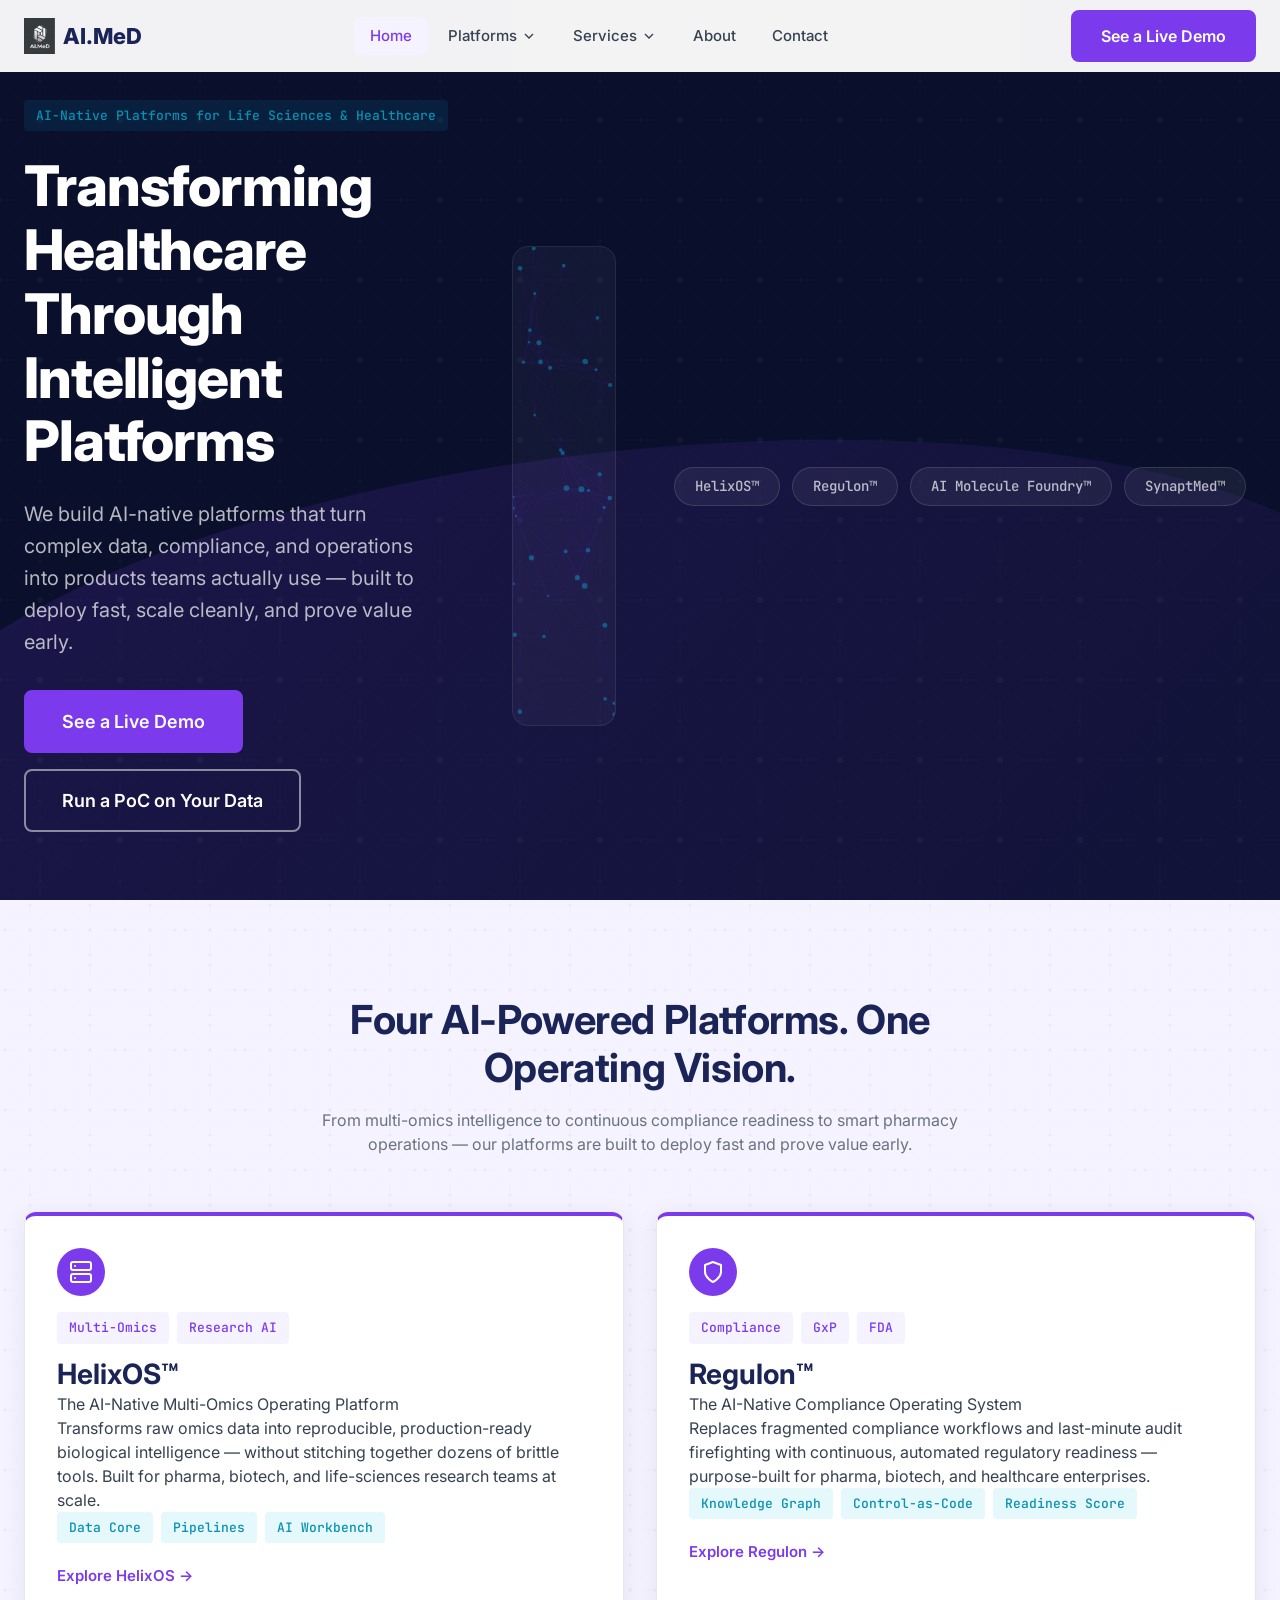
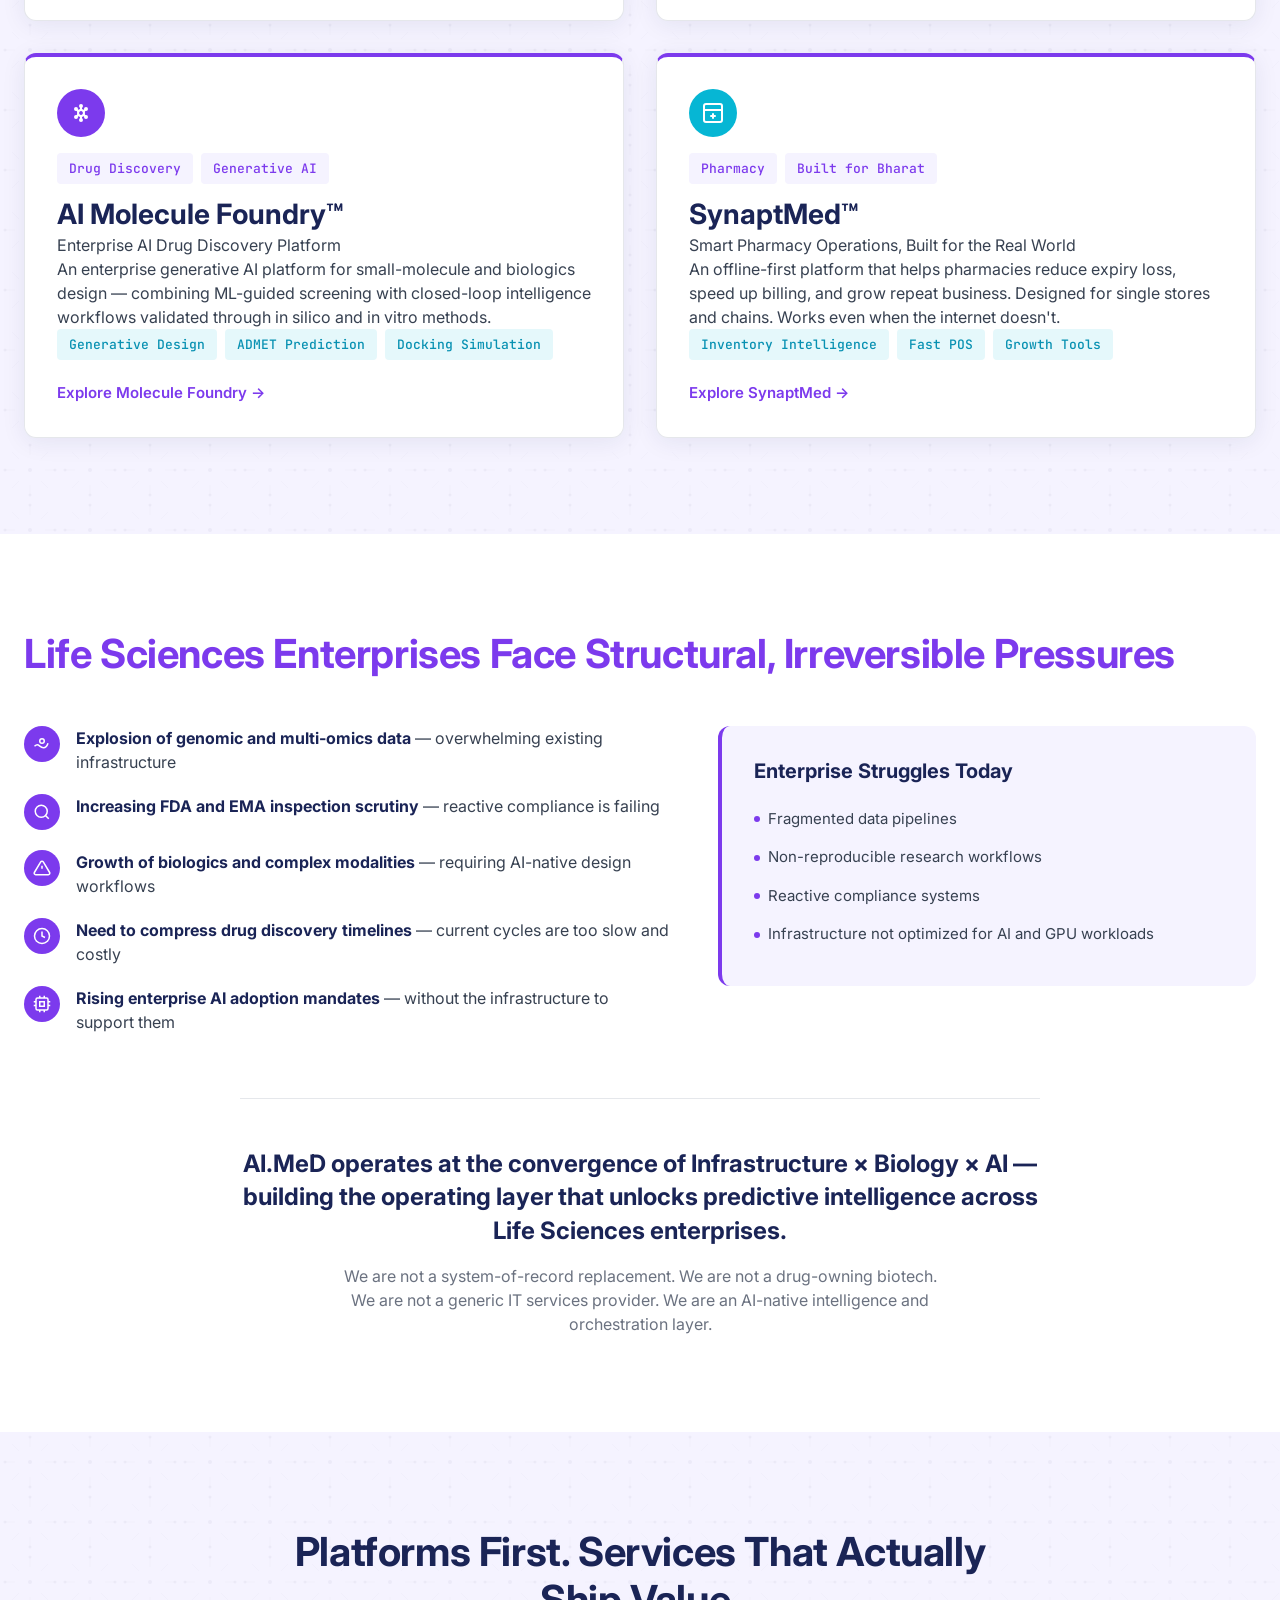
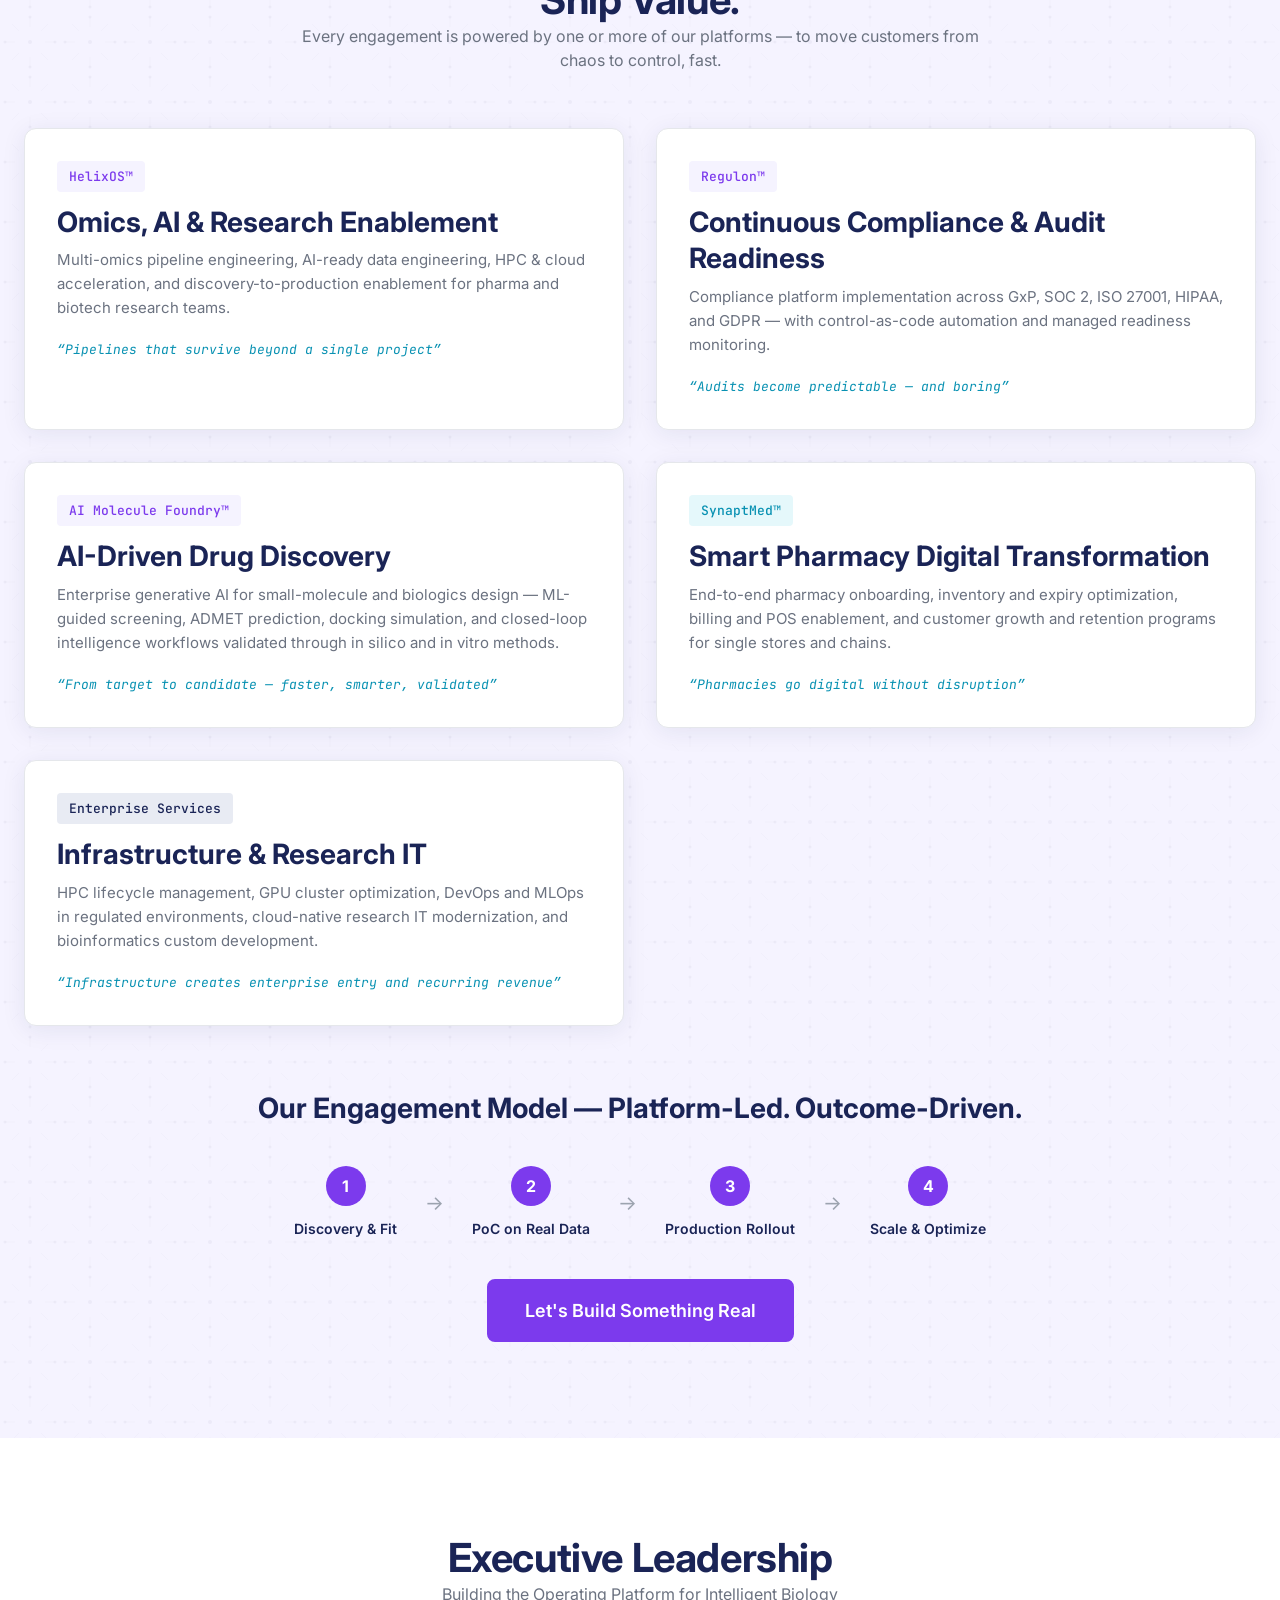
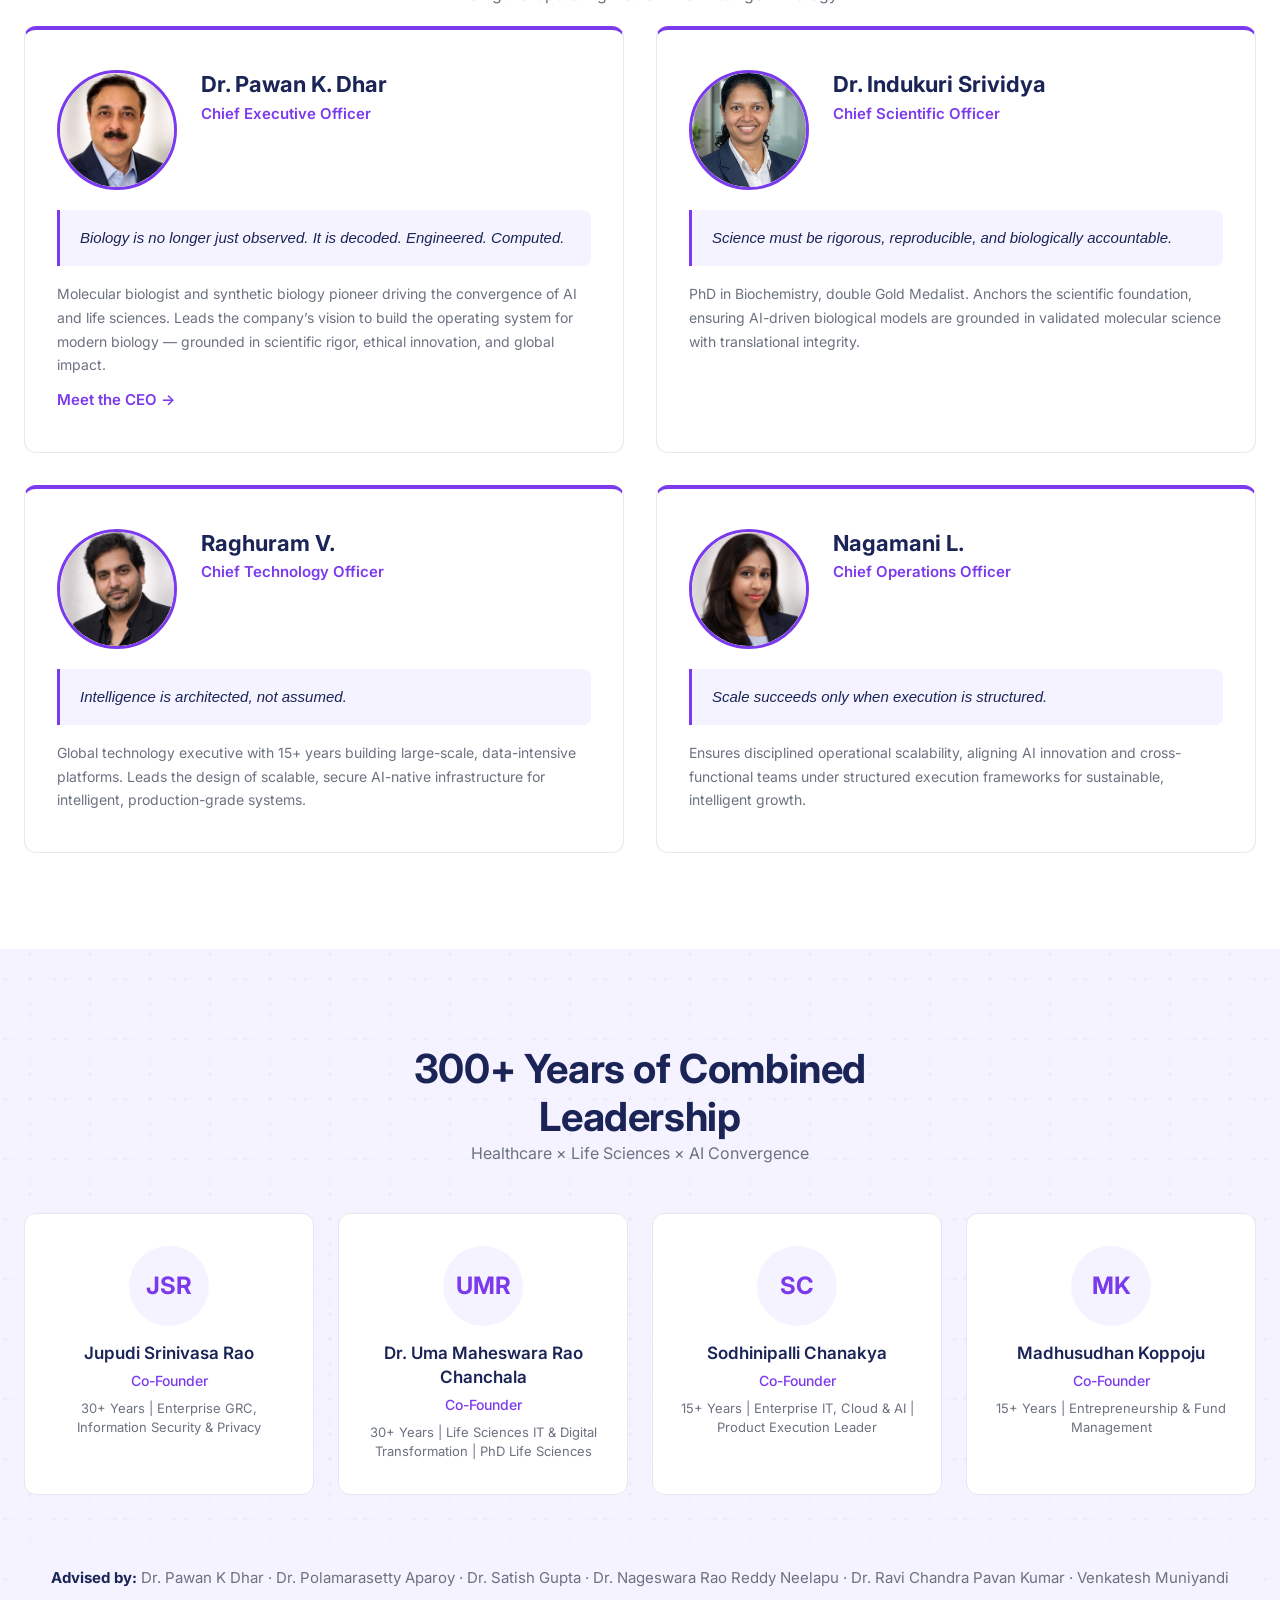
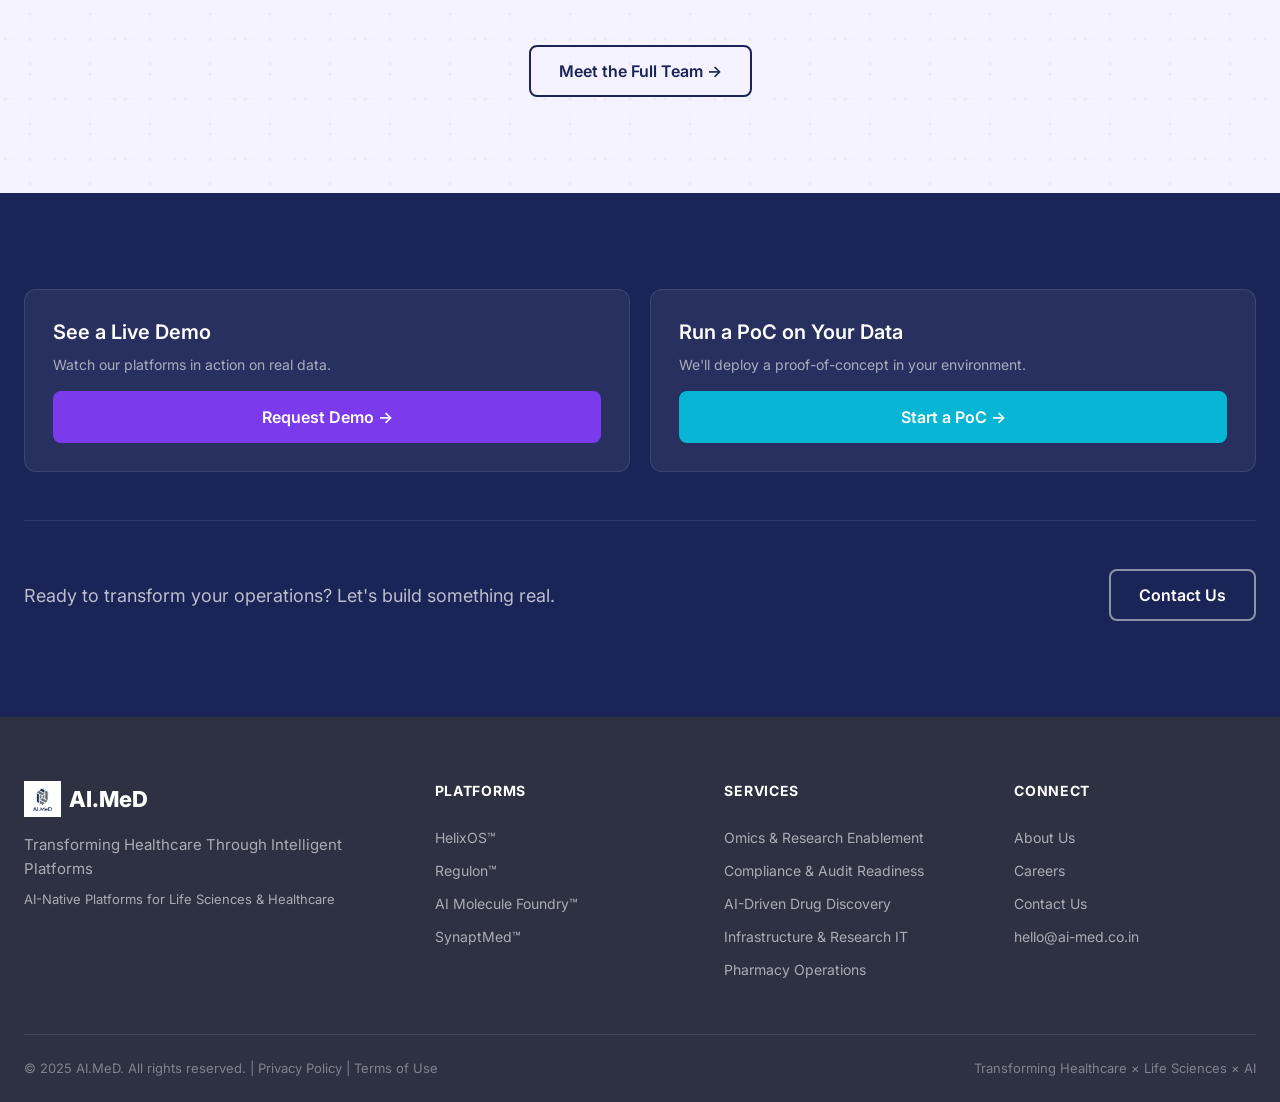
==== commit b4f618c4: "Latest Version" ====
--- a/index.html
+++ b/index.html
@@ -126,6 +126,10 @@
             <strong>Compliance & Audit Readiness</strong>
             <span>Continuous compliance monitoring & automation</span>
           </a>
+          <a href="services.html#molecule-foundry-services" class="nav-dropdown-item" role="menuitem">
+            <strong>AI-Driven Drug Discovery</strong>
+            <span>ML-guided screening & generative molecule design</span>
+          </a>
           <a href="services.html#infra-services" class="nav-dropdown-item" role="menuitem">
             <strong>Infrastructure & Research IT</strong>
             <span>HPC, GPU optimization & cloud-native IT</span>
@@ -176,6 +180,7 @@
     <div class="mobile-accordion-panel">
       <a href="services.html#helixos-services">Research & Omics Services</a>
       <a href="services.html#regulon-services">Compliance & Audit Readiness</a>
+      <a href="services.html#molecule-foundry-services">AI-Driven Drug Discovery</a>
       <a href="services.html#infra-services">Infrastructure & Research IT</a>
       <a href="services.html#synaptmed-services">Pharmacy Digital Transformation</a>
     </div>
@@ -413,12 +418,12 @@
           <span class="outcome-tag">&ldquo;Audits become predictable — and boring&rdquo;</span>
         </div>
 
-        <!-- Track 3 -->
+        <!-- Track 3 — AI Molecule Foundry -->
         <div class="service-track animate-on-scroll animate-delay-3">
           <span class="badge">AI Molecule Foundry™</span>
-          <h3>Infrastructure &amp; Research IT Services</h3>
-          <p class="track-desc">HPC lifecycle management, GPU cluster optimization, DevOps and MLOps in regulated environments, cloud-native research IT modernization, and bioinformatics custom development.</p>
-          <span class="outcome-tag">&ldquo;Infrastructure creates enterprise entry and recurring revenue&rdquo;</span>
+          <h3>AI-Driven Drug Discovery</h3>
+          <p class="track-desc">Enterprise generative AI for small-molecule and biologics design — ML-guided screening, ADMET prediction, docking simulation, and closed-loop intelligence workflows validated through in silico and in vitro methods.</p>
+          <span class="outcome-tag">&ldquo;From target to candidate — faster, smarter, validated&rdquo;</span>
         </div>
 
         <!-- Track 4 -->
@@ -427,6 +432,14 @@
           <h3>Smart Pharmacy Digital Transformation</h3>
           <p class="track-desc">End-to-end pharmacy onboarding, inventory and expiry optimization, billing and POS enablement, and customer growth and retention programs for single stores and chains.</p>
           <span class="outcome-tag">&ldquo;Pharmacies go digital without disruption&rdquo;</span>
+        </div>
+
+        <!-- Track 5 — Infrastructure & Research IT -->
+        <div class="service-track animate-on-scroll animate-delay-5">
+          <span class="badge" style="background: rgba(30,58,138,0.1); color: var(--color-navy);">Enterprise Services</span>
+          <h3>Infrastructure &amp; Research IT</h3>
+          <p class="track-desc">HPC lifecycle management, GPU cluster optimization, DevOps and MLOps in regulated environments, cloud-native research IT modernization, and bioinformatics custom development.</p>
+          <span class="outcome-tag">&ldquo;Infrastructure creates enterprise entry and recurring revenue&rdquo;</span>
         </div>
       </div>
 
@@ -457,6 +470,87 @@
         <div style="margin-top: 40px;">
           <a href="contact.html" class="btn btn-primary btn-lg">Let's Build Something Real</a>
         </div>
+      </div>
+    </div>
+  </section>
+
+  <!-- ============================================================
+       SECTION: EXECUTIVE LEADERSHIP PREVIEW
+       ============================================================ -->
+  <section class="section-white section-padding" aria-label="Executive Leadership">
+    <div class="container">
+      <div class="section-header text-center animate-on-scroll" style="max-width: 760px; margin: 0 auto 20px;">
+        <h2>Executive Leadership</h2>
+        <p class="text-muted">Building the Operating Platform for Intelligent Biology</p>
+      </div>
+
+      <div class="exec-leadership-grid">
+
+        <!-- CEO -->
+        <a href="ceo.html" class="exec-card animate-on-scroll animate-delay-1" style="text-decoration: none; color: inherit; display: block;">
+          <div class="exec-card-header">
+            <div class="exec-photo-placeholder">
+              <!-- Replace with: <span class="exec-initials">PKD</span> -->
+			  <img src="assets/team/pawan-dhar.jpg" alt="Dr. Pawan K. Dhar">
+            </div>
+            <div class="exec-card-info">
+              <h3>Dr. Pawan K. Dhar</h3>
+              <p class="exec-title">Chief Executive Officer</p>
+            </div>
+          </div>
+          <div class="exec-quote">Biology is no longer just observed. It is decoded. Engineered. Computed.</div>
+          <p class="exec-bio">Molecular biologist and synthetic biology pioneer driving the convergence of AI and life sciences. Leads the company&rsquo;s vision to build the operating system for modern biology &mdash; grounded in scientific rigor, ethical innovation, and global impact.</p>
+          <span class="platform-card-link" style="margin-top: 12px;">Meet the CEO &rarr;</span>
+        </a>
+
+        <!-- CSO -->
+        <div class="exec-card animate-on-scroll animate-delay-2">
+          <div class="exec-card-header">
+            <div class="exec-photo-placeholder">
+              <!-- Replace with: <span class="exec-initials">IS</span> -->
+			  <img src="assets/team/indukuri-srividya.jpg" alt="Dr. Indukuri Srividya">
+            </div>
+            <div class="exec-card-info">
+              <h3>Dr. Indukuri Srividya</h3>
+              <p class="exec-title">Chief Scientific Officer</p>
+            </div>
+          </div>
+          <div class="exec-quote">Science must be rigorous, reproducible, and biologically accountable.</div>
+          <p class="exec-bio">PhD in Biochemistry, double Gold Medalist. Anchors the scientific foundation, ensuring AI-driven biological models are grounded in validated molecular science with translational integrity.</p>
+        </div>
+
+        <!-- CTO -->
+        <div class="exec-card animate-on-scroll animate-delay-3">
+          <div class="exec-card-header">
+            <div class="exec-photo-placeholder">
+              <!-- Replace with: <span class="exec-initials">RV</span> -->
+			  <img src="assets/team/raghuram-v.jpg" alt="Raghuram V.">
+            </div>
+            <div class="exec-card-info">
+              <h3>Raghuram V.</h3>
+              <p class="exec-title">Chief Technology Officer</p>
+            </div>
+          </div>
+          <div class="exec-quote">Intelligence is architected, not assumed.</div>
+          <p class="exec-bio">Global technology executive with 15+ years building large-scale, data-intensive platforms. Leads the design of scalable, secure AI-native infrastructure for intelligent, production-grade systems.</p>
+        </div>
+
+        <!-- COO -->
+        <div class="exec-card animate-on-scroll animate-delay-4">
+          <div class="exec-card-header">
+            <div class="exec-photo-placeholder">
+              <!-- Replace with: <span class="exec-initials">NL</span> -->
+			  <img src="assets/team/nagamani-l.jpg" alt="Nagamani L.">
+            </div>
+            <div class="exec-card-info">
+              <h3>Nagamani L.</h3>
+              <p class="exec-title">Chief Operations Officer</p>
+            </div>
+          </div>
+          <div class="exec-quote">Scale succeeds only when execution is structured.</div>
+          <p class="exec-bio">Ensures disciplined operational scalability, aligning AI innovation and cross-functional teams under structured execution frameworks for sustainable, intelligent growth.</p>
+        </div>
+
       </div>
     </div>
   </section>
@@ -513,29 +607,7 @@
        ============================================================ -->
   <section class="bottom-cta section-padding" aria-label="Call to Action">
     <div class="container">
-      <div class="bottom-cta-grid">
-        <div>
-          <span class="badge-teal" style="margin-bottom: 20px;">Early Commercial Traction</span>
-          <h2 style="color: var(--color-white); margin-bottom: 16px;">&#x20B9;30 Crore+ in Active Pipeline Opportunities</h2>
-          <p style="color: rgba(255,255,255,0.7); font-size: 17px; line-height: 1.7; margin-bottom: 24px;">AI.MeD has secured and advanced pipeline engagements across pharma infrastructure, genomics AI programs, and platform deployments — with a Year 1 foundation already generating committed revenue.</p>
-
-          <div class="pipeline-highlights">
-            <div class="pipeline-highlight">
-              <svg viewBox="0 0 24 24" fill="none" stroke="currentColor" stroke-width="2"><polyline points="20 6 9 17 4 12"></polyline></svg>
-              <span>Two enterprise projects with committed revenue delivering within 12 months</span>
-            </div>
-            <div class="pipeline-highlight">
-              <svg viewBox="0 0 24 24" fill="none" stroke="currentColor" stroke-width="2"><polyline points="20 6 9 17 4 12"></polyline></svg>
-              <span>Pharma infrastructure engagement — 30–50 FTE scale</span>
-            </div>
-            <div class="pipeline-highlight">
-              <svg viewBox="0 0 24 24" fill="none" stroke="currentColor" stroke-width="2"><polyline points="20 6 9 17 4 12"></polyline></svg>
-              <span>Advanced genomics AI program — IP and scientific credibility</span>
-            </div>
-          </div>
-        </div>
-
-        <div class="cta-cards">
+      <div class="cta-cards">
           <div class="cta-card">
             <h4>See a Live Demo</h4>
             <p>Watch our platforms in action on real data.</p>
@@ -546,7 +618,6 @@
             <p>We'll deploy a proof-of-concept in your environment.</p>
             <a href="contact.html?type=poc" class="btn btn-teal btn-full">Start a PoC &rarr;</a>
           </div>
-        </div>
       </div>
 
       <div class="bottom-strip">
@@ -588,6 +659,7 @@
         <h4>Services</h4>
         <a href="services.html#helixos-services">Omics &amp; Research Enablement</a>
         <a href="services.html#regulon-services">Compliance &amp; Audit Readiness</a>
+        <a href="services.html#molecule-foundry-services">AI-Driven Drug Discovery</a>
         <a href="services.html#infra-services">Infrastructure &amp; Research IT</a>
         <a href="services.html#synaptmed-services">Pharmacy Operations</a>
       </div>
--- a/css/styles.css
+++ b/css/styles.css
@@ -1351,6 +1351,125 @@
   line-height: 1.5;
 }
 
+/* ============================================================
+   18b. EXECUTIVE LEADERSHIP SECTION
+   ============================================================ */
+.exec-leadership-grid {
+  display: grid;
+  grid-template-columns: repeat(2, 1fr);
+  gap: 32px;
+}
+
+.exec-card {
+  background: var(--color-white);
+  border: 1px solid var(--color-silver-light);
+  border-top: 4px solid var(--color-violet);
+  border-radius: var(--radius-lg);
+  padding: 40px 32px;
+  text-align: left;
+  transition: all var(--transition-slow);
+  display: flex;
+  flex-direction: column;
+}
+
+.exec-card:hover {
+  box-shadow: var(--shadow-card-hover);
+  transform: translateY(-4px);
+}
+
+.exec-card-header {
+  display: flex;
+  gap: 24px;
+  align-items: flex-start;
+  margin-bottom: 20px;
+}
+
+.exec-photo-placeholder {
+  width: 120px;
+  height: 120px;
+  min-width: 120px;
+  border-radius: 50%;
+  background: linear-gradient(135deg, var(--color-violet-pale) 0%, #EDE9FE 100%);
+  border: 3px solid var(--color-violet);
+  display: flex;
+  align-items: center;
+  justify-content: center;
+  overflow: hidden;
+  position: relative;
+}
+
+.exec-photo-placeholder img {
+  width: 100%;
+  height: 100%;
+  object-fit: cover;
+  border-radius: 50%;
+}
+
+.exec-photo-placeholder .exec-initials {
+  font-family: var(--font-heading);
+  font-size: 28px;
+  font-weight: 700;
+  color: var(--color-violet);
+  letter-spacing: 1px;
+}
+
+.exec-photo-placeholder .photo-icon {
+  position: absolute;
+  bottom: 4px;
+  right: 4px;
+  width: 28px;
+  height: 28px;
+  background: var(--color-violet);
+  border-radius: 50%;
+  display: flex;
+  align-items: center;
+  justify-content: center;
+}
+
+.exec-photo-placeholder .photo-icon svg {
+  width: 14px;
+  height: 14px;
+  stroke: var(--color-white);
+}
+
+.exec-card-info {
+  flex: 1;
+}
+
+.exec-card-info h3 {
+  font-size: 22px;
+  font-weight: 700;
+  color: var(--color-navy);
+  margin-bottom: 4px;
+  line-height: 1.3;
+}
+
+.exec-card-info .exec-title {
+  font-size: 15px;
+  font-weight: 600;
+  color: var(--color-violet);
+  margin-bottom: 12px;
+}
+
+.exec-quote {
+  font-size: 15px;
+  font-style: italic;
+  color: var(--color-navy);
+  line-height: 1.6;
+  padding: 16px 20px;
+  background: var(--color-violet-pale);
+  border-left: 3px solid var(--color-violet);
+  border-radius: 0 var(--radius-md) var(--radius-md) 0;
+  margin-bottom: 16px;
+}
+
+.exec-bio {
+  font-size: 14px;
+  line-height: 1.7;
+  color: var(--color-text-muted);
+  flex: 1;
+}
+
 .advisor-strip {
   text-align: center;
   margin-top: 48px;
@@ -1406,11 +1525,12 @@
 
 .cta-cards {
   display: flex;
-  flex-direction: column;
+  flex-direction: row;
   gap: 20px;
 }
 
 .cta-card {
+  flex: 1;
   background: rgba(255, 255, 255, 0.06);
   border: 1px solid rgba(255, 255, 255, 0.1);
   border-radius: var(--radius-lg);
@@ -1429,7 +1549,9 @@
 }
 
 .bottom-strip {
-  text-align: center;
+  display: flex;
+  align-items: center;
+  justify-content: space-between;
   padding-top: 48px;
   margin-top: 48px;
   border-top: 1px solid rgba(255, 255, 255, 0.1);
@@ -1438,7 +1560,7 @@
 .bottom-strip p {
   font-size: 18px;
   color: rgba(255, 255, 255, 0.7);
-  margin-bottom: 20px;
+  margin-bottom: 0;
 }
 
 /* ============================================================
@@ -2071,6 +2193,10 @@
     grid-template-columns: repeat(2, 1fr);
   }
 
+  .exec-leadership-grid {
+    grid-template-columns: 1fr;
+  }
+
   .platform-detail-grid {
     grid-template-columns: 1fr;
     gap: 40px;
@@ -2139,6 +2265,16 @@
     grid-template-columns: 1fr;
   }
 
+  .cta-cards {
+    flex-direction: column;
+  }
+
+  .bottom-strip {
+    flex-direction: column;
+    text-align: center;
+    gap: 16px;
+  }
+
   .footer-grid {
     grid-template-columns: 1fr;
   }
@@ -2234,6 +2370,16 @@
   .leadership-grid {
     grid-template-columns: repeat(2, 1fr);
   }
+
+  .exec-card-header {
+    flex-direction: column;
+    align-items: center;
+    text-align: center;
+  }
+
+  .exec-card-info {
+    text-align: center;
+  }
 }
 
 /* Mobile — 375px */
@@ -2260,6 +2406,24 @@
 
   .leadership-grid {
     grid-template-columns: 1fr;
+  }
+
+  .exec-card {
+    padding: 24px 20px;
+  }
+
+  .exec-photo-placeholder {
+    width: 96px;
+    height: 96px;
+    min-width: 96px;
+  }
+
+  .exec-photo-placeholder .exec-initials {
+    font-size: 22px;
+  }
+
+  .exec-card-info h3 {
+    font-size: 19px;
   }
 
   .card,
@@ -2293,3 +2457,115 @@
     color: #000;
   }
 }
+
+/* ============================================================
+   32. CEO PAGE
+   ============================================================ */
+.ceo-profile {
+  display: flex;
+  gap: 48px;
+  align-items: flex-start;
+  max-width: 960px;
+  margin: 0 auto;
+}
+
+.ceo-photo {
+  flex-shrink: 0;
+  width: 260px;
+  height: 260px;
+  border-radius: var(--radius-xl);
+  overflow: hidden;
+  box-shadow: var(--shadow-card);
+  border: 4px solid var(--color-violet-pale);
+}
+
+.ceo-photo img {
+  width: 100%;
+  height: 100%;
+  object-fit: cover;
+}
+
+.ceo-intro {
+  flex: 1;
+}
+
+.ceo-quote {
+  background: var(--color-violet-pale);
+  border-left: 4px solid var(--color-violet);
+  padding: 20px 24px;
+  border-radius: 0 var(--radius-md) var(--radius-md) 0;
+  margin-top: 8px;
+}
+
+.ceo-quote p {
+  font-size: 17px;
+  font-style: italic;
+  line-height: 1.7;
+  color: var(--color-navy);
+}
+
+.ceo-ventures {
+  display: grid;
+  grid-template-columns: repeat(3, 1fr);
+  gap: 28px;
+  max-width: 1100px;
+  margin: 0 auto;
+}
+
+.ceo-venture-card {
+  background: var(--color-white);
+  border-radius: var(--radius-lg);
+  padding: 28px;
+  box-shadow: var(--shadow-card);
+  border: 1px solid var(--color-silver-light);
+  transition: box-shadow var(--transition-base), transform var(--transition-base);
+  position: relative;
+}
+
+.ceo-venture-card:hover {
+  box-shadow: var(--shadow-card-hover);
+  transform: translateY(-2px);
+}
+
+.ceo-venture-current {
+  border-color: var(--color-teal);
+  border-width: 2px;
+}
+
+.ceo-venture-status {
+  margin-bottom: 12px;
+}
+
+.ceo-venture-card h3 {
+  font-size: 20px;
+  color: var(--color-navy);
+  margin-bottom: 4px;
+}
+
+.ceo-venture-role {
+  font-size: 14px;
+  font-weight: 600;
+  color: var(--color-violet);
+}
+
+@media (max-width: 768px) {
+  .ceo-profile {
+    flex-direction: column;
+    align-items: center;
+    text-align: center;
+    gap: 32px;
+  }
+
+  .ceo-photo {
+    width: 200px;
+    height: 200px;
+  }
+
+  .ceo-quote {
+    text-align: left;
+  }
+
+  .ceo-ventures {
+    grid-template-columns: 1fr;
+  }
+}
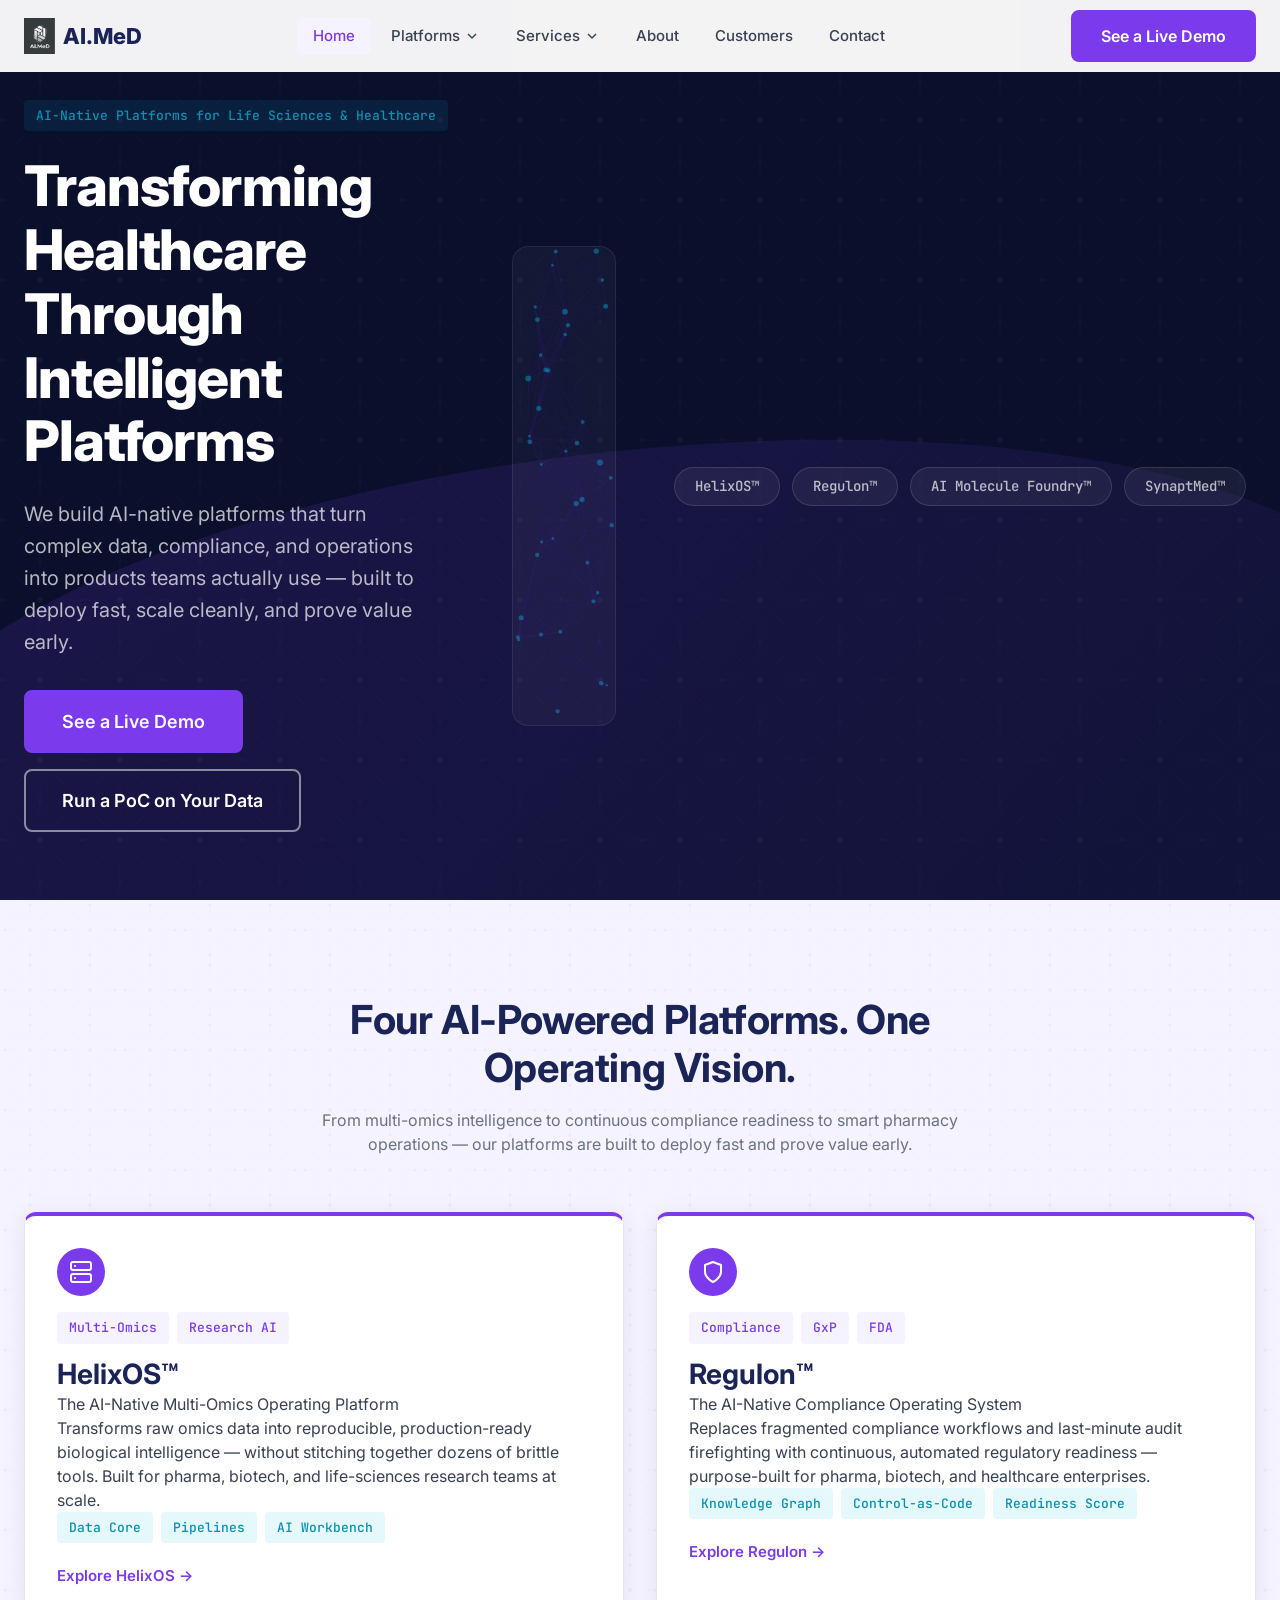
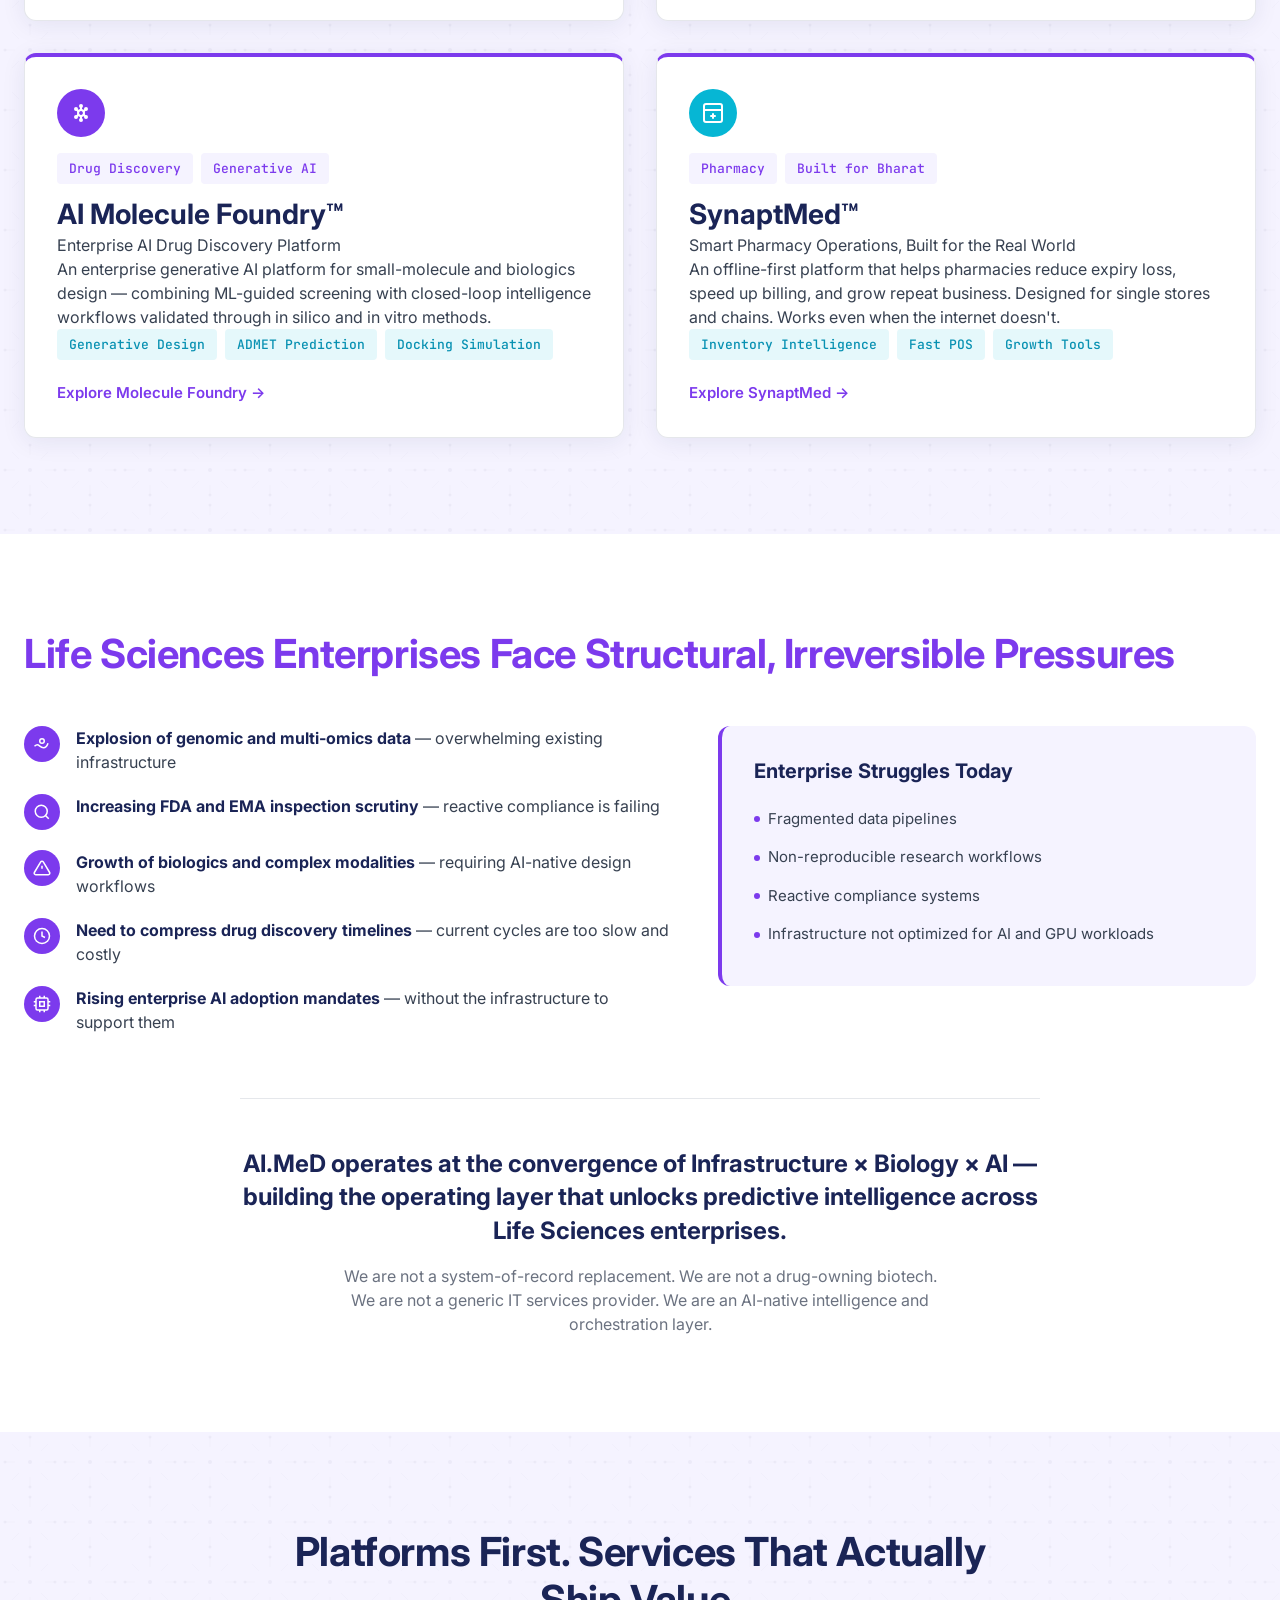
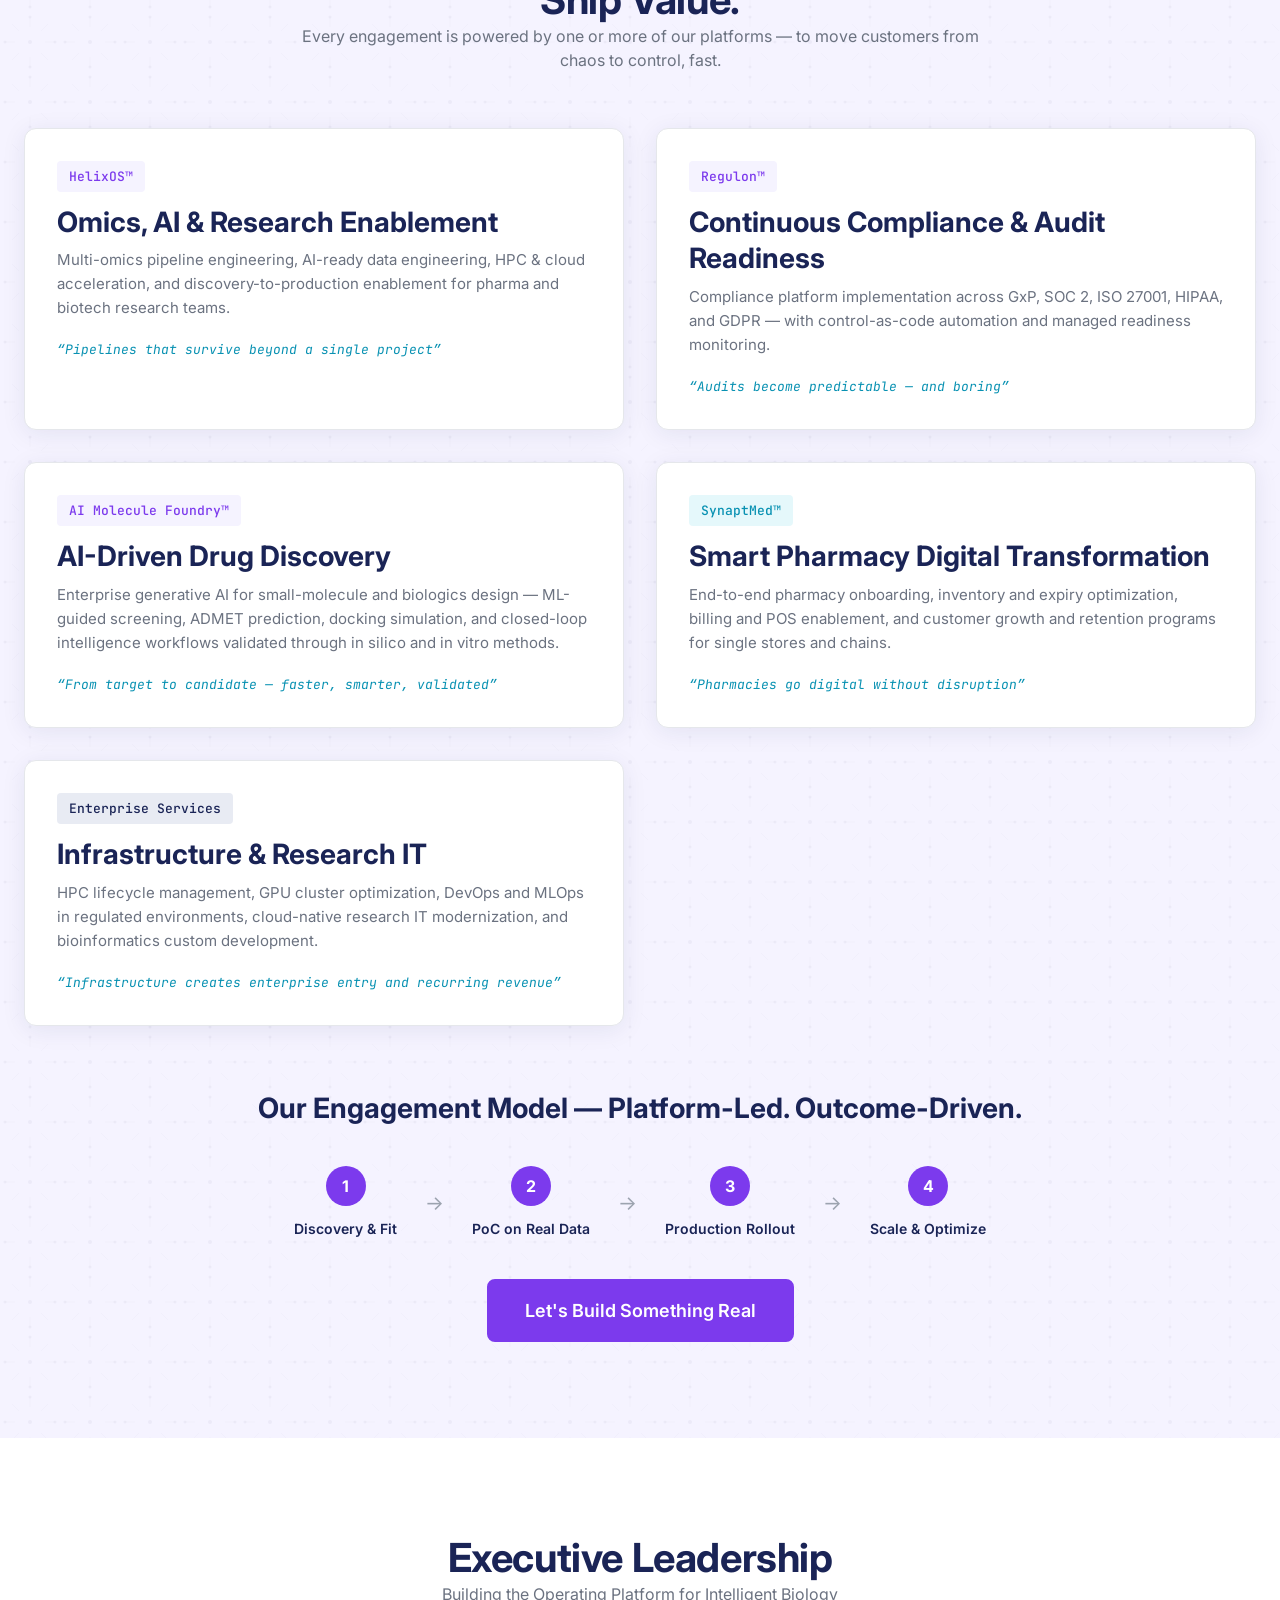
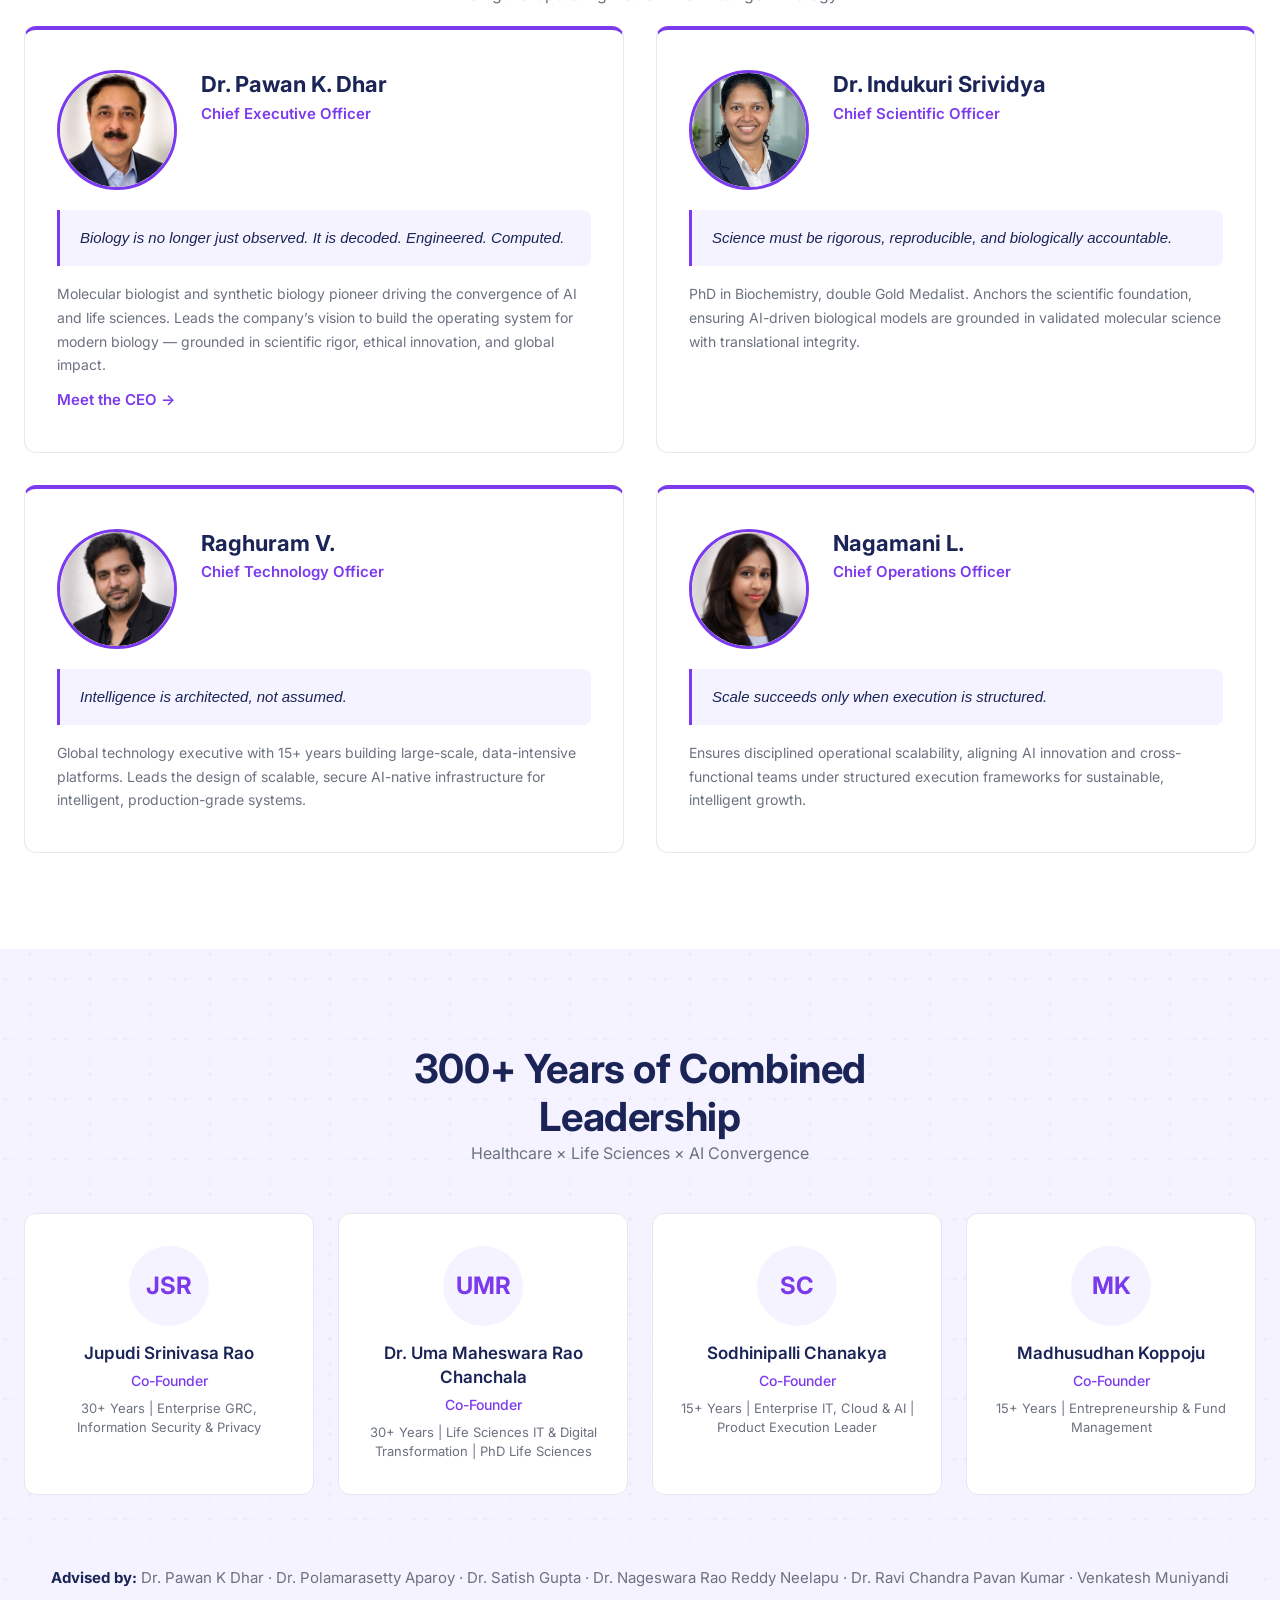
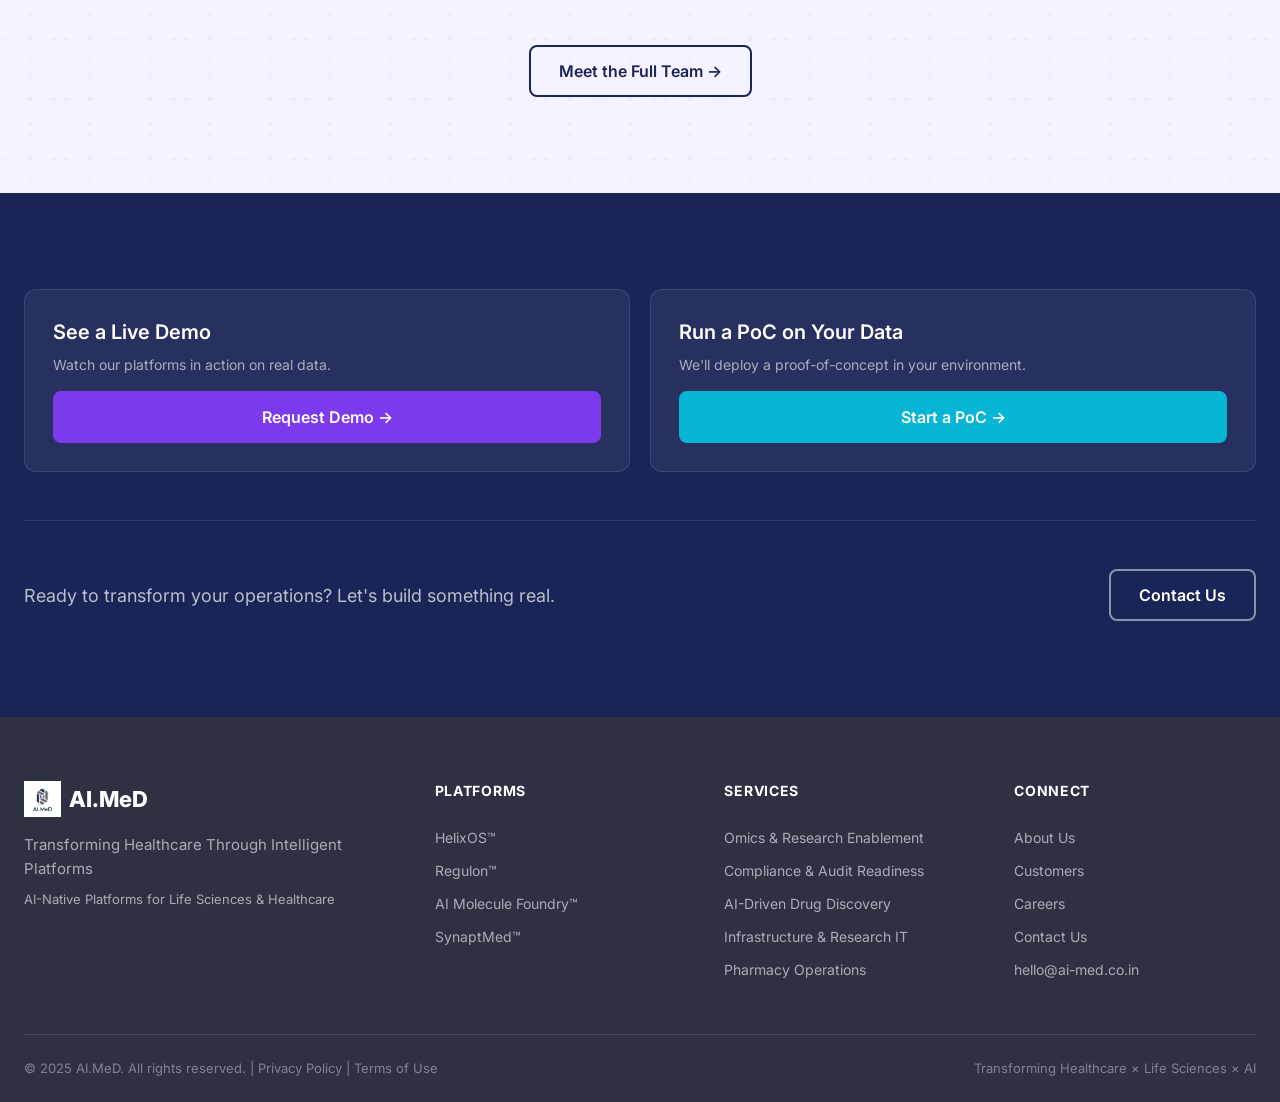
==== commit cfda8033: "Customers & CEO page changes" ====
--- a/index.html
+++ b/index.html
@@ -142,6 +142,7 @@
       </div>
 
       <a href="about.html" class="nav-link">About</a>
+      <a href="collaborations.html" class="nav-link">Customers</a>
       <a href="contact.html" class="nav-link">Contact</a>
     </div>
 
@@ -186,6 +187,7 @@
     </div>
 
     <a href="about.html" class="mobile-menu-link">About</a>
+    <a href="collaborations.html" class="mobile-menu-link">Customers</a>
     <a href="contact.html" class="mobile-menu-link">Contact</a>
   </div>
   <div class="mobile-menu-cta">
@@ -668,6 +670,7 @@
       <div class="footer-col">
         <h4>Connect</h4>
         <a href="about.html">About Us</a>
+        <a href="collaborations.html">Customers</a>
         <a href="#">Careers</a>
         <a href="contact.html">Contact Us</a>
         <a href="mailto:hello@ai-med.co.in">hello@ai-med.co.in</a>
--- a/css/styles.css
+++ b/css/styles.css
@@ -2569,3 +2569,343 @@
     grid-template-columns: 1fr;
   }
 }
+
+/* ============================================================
+   CEO PAGE — Two-Column Layout with Sidebar
+   ============================================================ */
+.ceo-page-content {
+  display: flex;
+  gap: 0;
+}
+
+.ceo-page-main {
+  flex: 1;
+  min-width: 0;
+}
+
+.ceo-page-sidebar {
+  width: 370px;
+  flex-shrink: 0;
+  padding: 40px 28px;
+  background: var(--color-white);
+  border-left: 1px solid var(--color-silver-light);
+  position: sticky;
+  top: 64px;
+  align-self: flex-start;
+  max-height: calc(100vh - 80px);
+  overflow-y: auto;
+}
+
+.ceo-page-sidebar::-webkit-scrollbar {
+  width: 4px;
+}
+
+.ceo-page-sidebar::-webkit-scrollbar-thumb {
+  background: var(--color-silver-light);
+  border-radius: var(--radius-full);
+}
+
+.ceo-sidebar-section {
+  margin-bottom: 32px;
+}
+
+.ceo-sidebar-section:last-child {
+  margin-bottom: 0;
+}
+
+.ceo-sidebar-section h3 {
+  font-size: 14px;
+  font-weight: 700;
+  text-transform: uppercase;
+  letter-spacing: 0.08em;
+  color: var(--color-violet);
+  margin-bottom: 14px;
+  padding-bottom: 8px;
+  border-bottom: 2px solid var(--color-violet-pale);
+}
+
+.ceo-sidebar-link {
+  display: flex;
+  align-items: flex-start;
+  gap: 10px;
+  padding: 10px 12px;
+  border-radius: var(--radius-md);
+  text-decoration: none;
+  color: var(--color-text-body);
+  font-size: 13.5px;
+  line-height: 1.5;
+  transition: background var(--transition-base), color var(--transition-base);
+  border: 1px solid transparent;
+}
+
+.ceo-sidebar-link:hover {
+  background: var(--color-violet-pale);
+  border-color: var(--color-silver-light);
+  color: var(--color-violet);
+}
+
+.ceo-sidebar-link .sidebar-icon {
+  flex-shrink: 0;
+  width: 18px;
+  height: 18px;
+  margin-top: 2px;
+  color: var(--color-violet-light);
+}
+
+.ceo-sidebar-link .sidebar-link-text {
+  flex: 1;
+}
+
+.ceo-sidebar-link .sidebar-link-title {
+  font-weight: 600;
+  display: block;
+  color: var(--color-navy);
+}
+
+.ceo-sidebar-link .sidebar-link-source {
+  font-size: 11.5px;
+  color: var(--color-text-muted);
+  margin-top: 2px;
+  display: block;
+}
+
+.ceo-sidebar-profiles {
+  display: flex;
+  flex-wrap: wrap;
+  gap: 8px;
+}
+
+.ceo-sidebar-profile-btn {
+  display: inline-flex;
+  align-items: center;
+  gap: 6px;
+  padding: 7px 14px;
+  border-radius: var(--radius-full);
+  background: var(--color-violet-pale);
+  color: var(--color-violet);
+  font-size: 12.5px;
+  font-weight: 600;
+  text-decoration: none;
+  transition: background var(--transition-base), transform var(--transition-base);
+  border: 1px solid transparent;
+}
+
+.ceo-sidebar-profile-btn:hover {
+  background: var(--color-violet);
+  color: var(--color-white);
+  transform: translateY(-1px);
+}
+
+.ceo-sidebar-profile-btn svg {
+  width: 14px;
+  height: 14px;
+}
+
+@media (max-width: 1024px) {
+  .ceo-page-content {
+    flex-direction: column;
+  }
+
+  .ceo-page-sidebar {
+    width: 100%;
+    position: static;
+    max-height: none;
+    border-left: none;
+    border-top: 1px solid var(--color-silver-light);
+    padding: 48px 24px;
+  }
+
+  .ceo-sidebar-section h3 {
+    font-size: 15px;
+  }
+}
+
+/* ============================================================
+   CEO PAGE — Publications, Media & Profiles Grid
+   ============================================================ */
+.ceo-resources-grid {
+  display: grid;
+  grid-template-columns: repeat(3, 1fr);
+  gap: 32px;
+  max-width: 1100px;
+  margin: 0 auto;
+}
+
+.ceo-resource-column {
+  background: var(--color-white);
+  border: 1px solid var(--color-silver-light);
+  border-radius: var(--radius-lg);
+  padding: 28px;
+  box-shadow: var(--shadow-card);
+}
+
+.ceo-resource-heading {
+  display: flex;
+  align-items: center;
+  gap: 8px;
+  font-size: 16px;
+  font-weight: 700;
+  color: var(--color-violet);
+  margin-bottom: 20px;
+  padding-bottom: 12px;
+  border-bottom: 2px solid var(--color-violet-pale);
+}
+
+.ceo-resource-heading svg {
+  color: var(--color-violet-light);
+  flex-shrink: 0;
+}
+
+.ceo-resource-link {
+  display: block;
+  padding: 10px 12px;
+  border-radius: var(--radius-md);
+  text-decoration: none;
+  transition: background var(--transition-base), transform var(--transition-base);
+  border: 1px solid transparent;
+  margin-bottom: 4px;
+}
+
+.ceo-resource-link:hover {
+  background: var(--color-violet-pale);
+  border-color: var(--color-silver-light);
+  transform: translateX(2px);
+}
+
+.ceo-resource-title {
+  display: block;
+  font-size: 14px;
+  font-weight: 600;
+  color: var(--color-navy);
+  line-height: 1.45;
+}
+
+.ceo-resource-source {
+  display: block;
+  font-size: 12px;
+  color: var(--color-text-muted);
+  margin-top: 3px;
+}
+
+.ceo-resource-link-cta {
+  margin-top: 8px;
+  font-size: 14px;
+  font-weight: 700;
+  color: var(--color-violet);
+  border: 1px dashed var(--color-violet-pale);
+  text-align: center;
+}
+
+.ceo-resource-link-cta:hover {
+  border-color: var(--color-violet);
+  background: var(--color-violet-pale);
+}
+
+.ceo-resource-link-video {
+  background: var(--color-violet-pale);
+  border-color: var(--color-violet-pale);
+}
+
+.ceo-resource-link-video:hover {
+  border-color: var(--color-violet-light);
+}
+
+@media (max-width: 900px) {
+  .ceo-resources-grid {
+    grid-template-columns: 1fr;
+    gap: 24px;
+  }
+}
+
+/* ============================================================
+   COLLABORATIONS PAGE — Cards
+   ============================================================ */
+.collab-card {
+  background: var(--color-white);
+  border-radius: var(--radius-lg);
+  padding: 32px;
+  box-shadow: var(--shadow-card);
+  border: 1px solid var(--color-silver-light);
+  transition: box-shadow var(--transition-base), transform var(--transition-base);
+}
+
+.collab-card:hover {
+  box-shadow: var(--shadow-card-hover);
+  transform: translateY(-2px);
+}
+
+.collab-card-header {
+  display: flex;
+  align-items: center;
+  gap: 16px;
+  margin-bottom: 20px;
+  flex-wrap: wrap;
+}
+
+.collab-icon {
+  width: 48px;
+  height: 48px;
+  flex-shrink: 0;
+  display: flex;
+  align-items: center;
+  justify-content: center;
+  background: var(--color-violet-pale);
+  border-radius: var(--radius-md);
+  color: var(--color-violet);
+}
+
+.collab-icon svg {
+  width: 24px;
+  height: 24px;
+}
+
+.collab-card-info {
+  flex: 1;
+  min-width: 200px;
+}
+
+.collab-card-info h3 {
+  font-size: 20px;
+  color: var(--color-navy);
+  margin-bottom: 2px;
+}
+
+.collab-location {
+  font-size: 14px;
+  color: var(--color-text-muted);
+  font-weight: 500;
+}
+
+.collab-visit-btn {
+  flex-shrink: 0;
+  font-size: 13px !important;
+  padding: 8px 18px !important;
+}
+
+.collab-description {
+  font-size: 15px;
+  line-height: 1.75;
+  color: var(--color-text-body);
+  margin-bottom: 16px;
+}
+
+.collab-tags {
+  display: flex;
+  flex-wrap: wrap;
+  gap: 8px;
+}
+
+@media (max-width: 768px) {
+  .collab-card {
+    padding: 24px;
+  }
+
+  .collab-card-header {
+    flex-direction: column;
+    align-items: flex-start;
+  }
+
+  .collab-visit-btn {
+    align-self: flex-start;
+  }
+}
